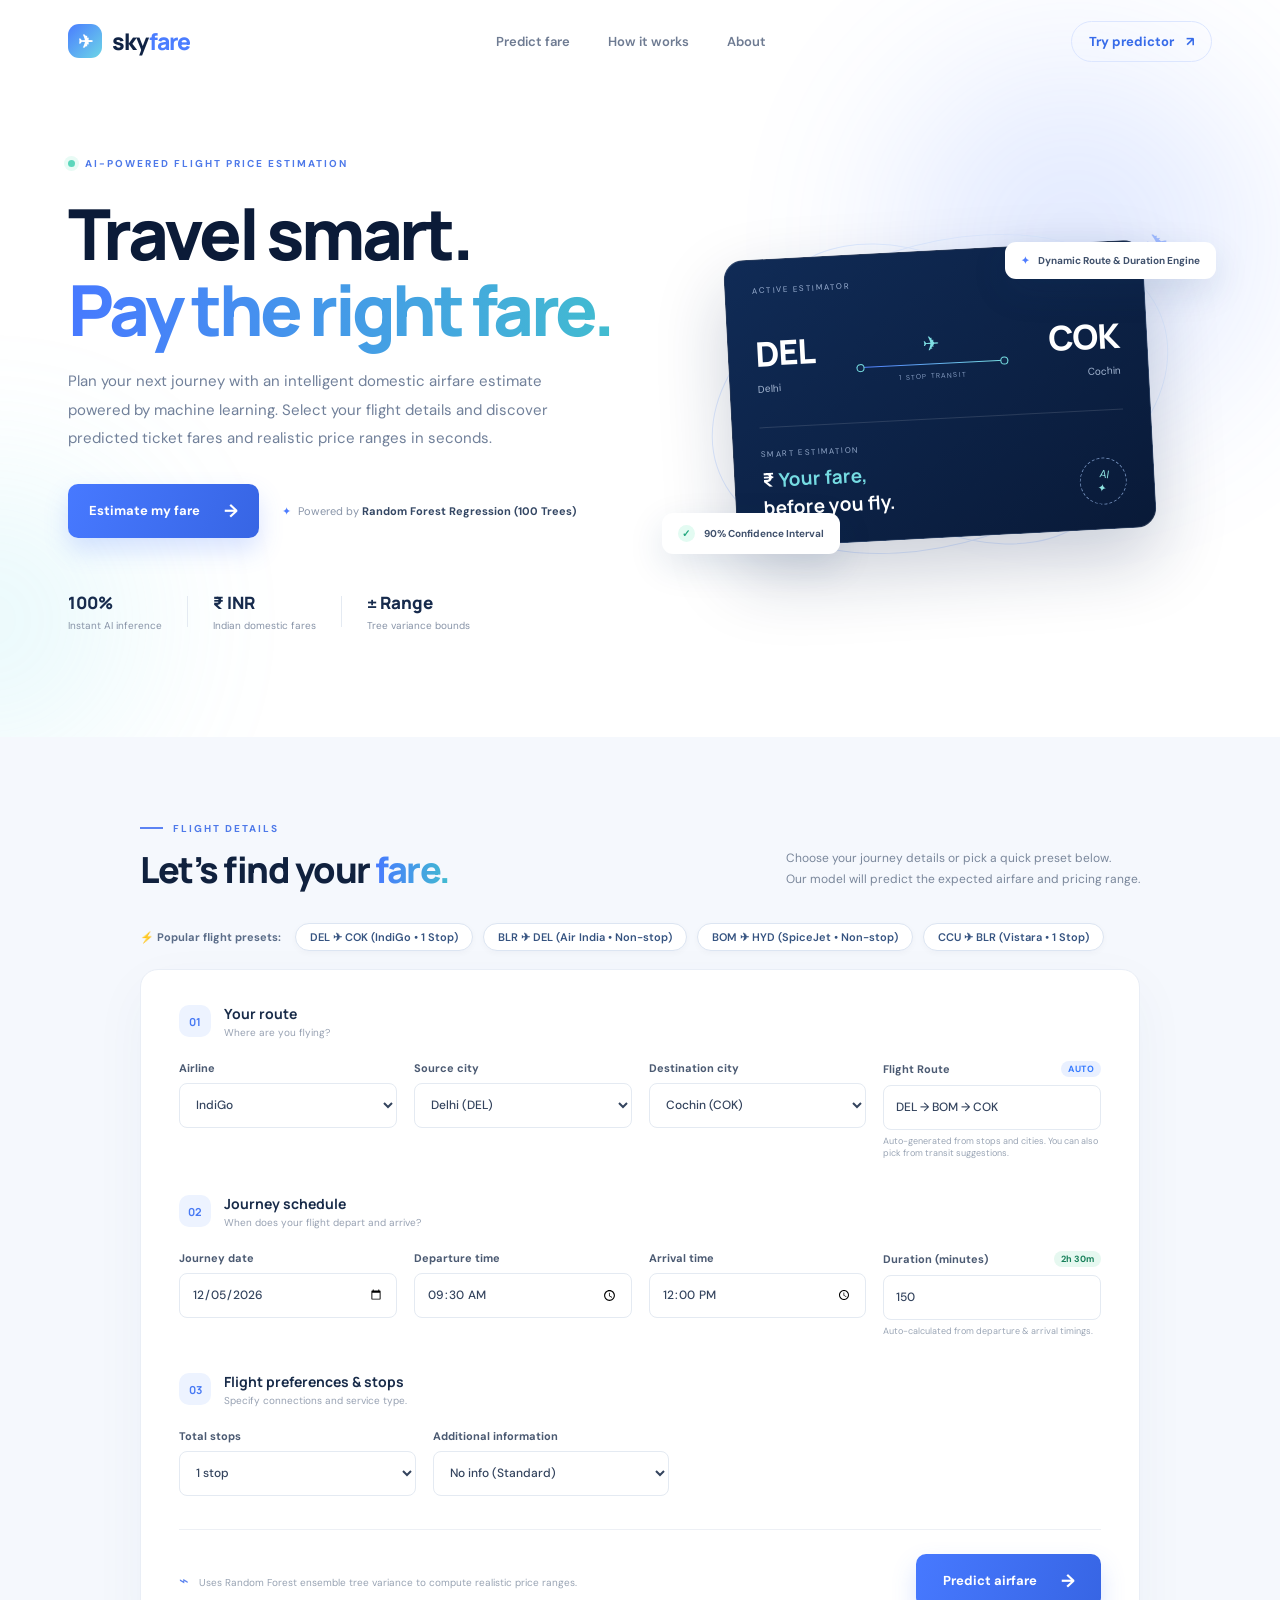
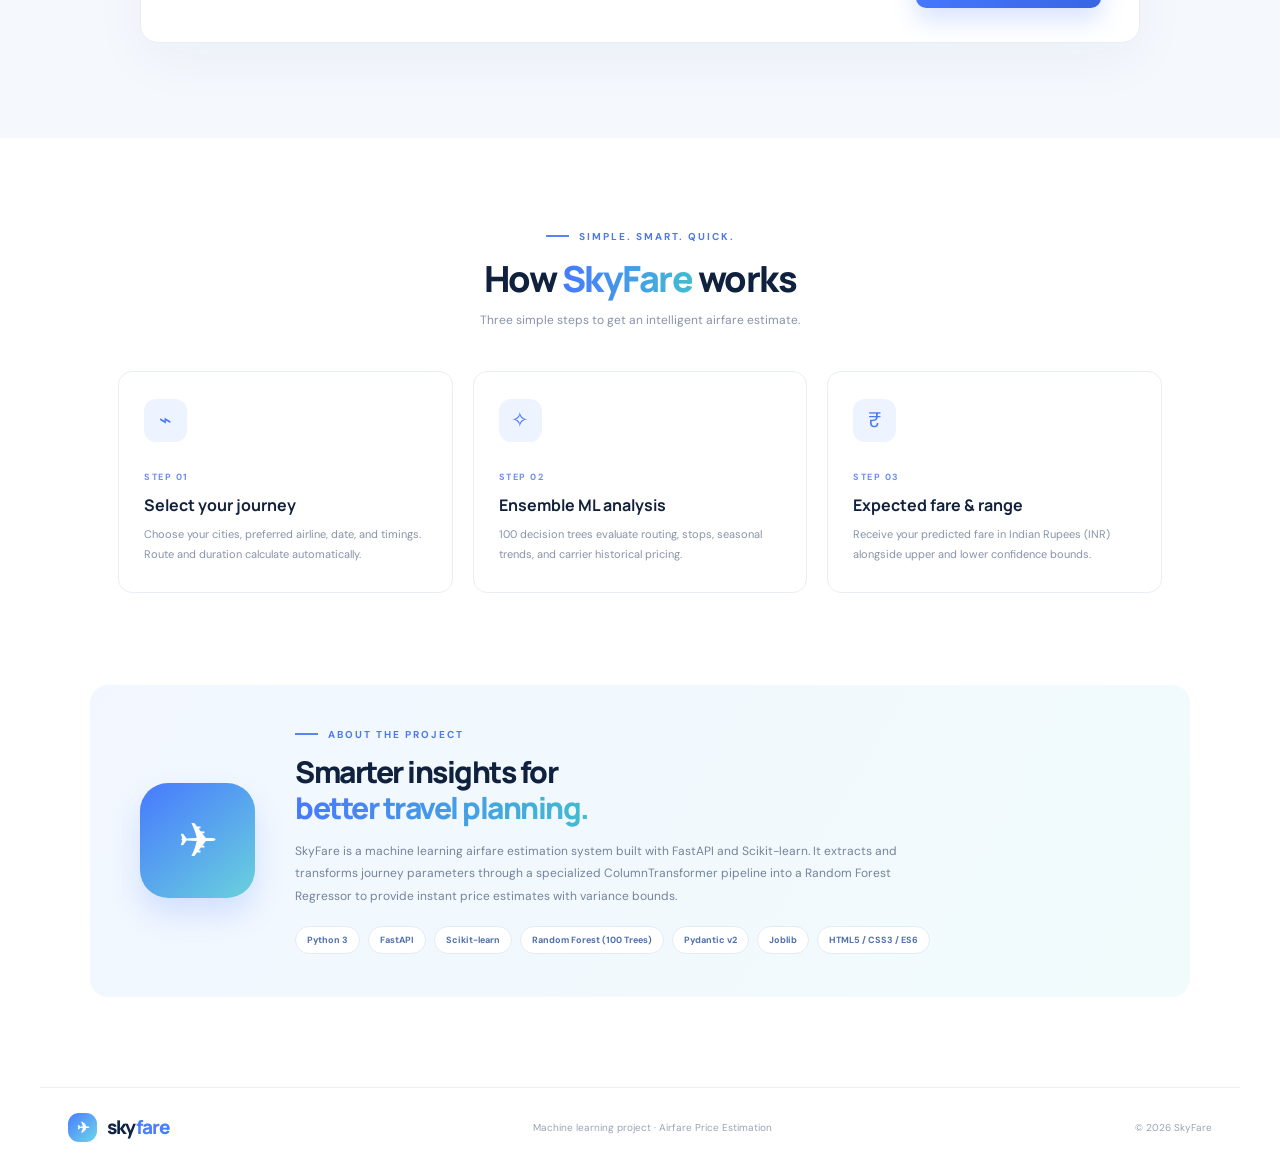
==== frontend/index.html @ 66aeced3 "Remove historical disclaimer line from prediction card" ====
<!DOCTYPE html>
<html lang="en">
<head>
  <meta charset="UTF-8" />
  <meta name="viewport" content="width=device-width, initial-scale=1.0" />
  <meta name="theme-color" content="#07152f" />
  <title>SkyFare — AI Airfare Predictor</title>
  <link rel="preconnect" href="https://fonts.googleapis.com">
  <link rel="preconnect" href="https://fonts.gstatic.com" crossorigin>
  <link href="https://fonts.googleapis.com/css2?family=DM+Sans:wght@400;500;600;700&family=Manrope:wght@400;500;600;700;800&display=swap" rel="stylesheet">
  <link rel="stylesheet" href="style.css" />
</head>
<body>
  <div class="ambient ambient-one"></div>
  <div class="ambient ambient-two"></div>

  <header class="topbar">
    <a class="brand" href="#">
      <span class="brand-icon">✈</span>
      <span>sky<span class="brand-accent">fare</span></span>
    </a>
    <nav>
      <a href="#predictor">Predict fare</a>
      <a href="#how-it-works">How it works</a>
      <a href="#about">About</a>
    </nav>
    <a class="top-cta" href="#predictor">Try predictor <span>↗</span></a>
  </header>

  <main>
    <section class="hero">
      <div class="hero-copy">
        <div class="eyebrow"><span class="live-dot"></span> AI-POWERED FLIGHT PRICE ESTIMATION</div>
        <h1>Travel smart.<br><span>Pay the right fare.</span></h1>
        <p class="hero-text">Plan your next journey with an intelligent domestic airfare estimate powered by machine learning. Select your flight details and discover predicted ticket fares and realistic price ranges in seconds.</p>
        <div class="hero-actions">
          <a class="primary-btn" href="#predictor">Estimate my fare <span>→</span></a>
          <div class="trust-note"><span class="trust-icon">✦</span><span>Powered by <b>Random Forest Regression (100 Trees)</b></span></div>
        </div>
        <div class="hero-stats">
          <div><strong>100%</strong><small>Instant AI inference</small></div>
          <i></i>
          <div><strong>₹ INR</strong><small>Indian domestic fares</small></div>
          <i></i>
          <div><strong>± Range</strong><small>Tree variance bounds</small></div>
        </div>
      </div>
      <div class="hero-visual">
        <div class="orbit orbit-a"></div><div class="orbit orbit-b"></div>
        <div class="flight-card">
          <div class="flight-card-top"><span>ACTIVE ESTIMATOR</span><span class="flight-status"><b></b> MODEL READY</span></div>
          <div class="route">
            <div><span class="airport-code" id="heroSrcCode">DEL</span><span class="airport-name" id="heroSrcName">Delhi</span></div>
            <div class="route-middle"><span>✈</span><div class="route-line"></div><small id="heroRouteText">DIRECT ROUTE</small></div>
            <div class="route-right"><span class="airport-code" id="heroDestCode">COK</span><span class="airport-name" id="heroDestName">Cochin</span></div>
          </div>
          <div class="flight-divider"></div>
          <div class="ticket-bottom">
            <div><small>SMART ESTIMATION</small><strong>₹ <span class="shine">Your fare,</span><br>before you fly.</strong></div>
            <div class="ticket-stamp">AI<br>✦</div>
          </div>
        </div>
        <div class="floating-chip chip-top"><span>✦</span> Dynamic Route & Duration Engine</div>
        <div class="floating-chip chip-bottom"><span class="chip-check">✓</span> 90% Confidence Interval</div>
        <div class="plane-decoration">✈</div>
      </div>
    </section>

    <section class="predict-section" id="predictor">
      <div class="section-heading">
        <div>
          <div class="eyebrow"><span class="eyebrow-line"></span> FLIGHT DETAILS</div>
          <h2>Let’s find your <span>fare.</span></h2>
        </div>
        <p>Choose your journey details or pick a quick preset below.<br>Our model will predict the expected airfare and pricing range.</p>
      </div>

      <!-- Quick Presets -->
      <div class="presets-container">
        <span class="presets-label">⚡ Popular flight presets:</span>
        <div class="presets-pills">
          <button type="button" class="preset-pill" data-preset="del_cok">DEL ✈ COK (IndiGo • 1 Stop)</button>
          <button type="button" class="preset-pill" data-preset="blr_del">BLR ✈ DEL (Air India • Non-stop)</button>
          <button type="button" class="preset-pill" data-preset="bom_hyd">BOM ✈ HYD (SpiceJet • Non-stop)</button>
          <button type="button" class="preset-pill" data-preset="ccu_blr">CCU ✈ BLR (Vistara • 1 Stop)</button>
        </div>
      </div>

      <form id="fareForm" class="predict-card">
        <!-- Section 1: Route -->
        <div class="form-section-title">
          <span class="step-number">01</span>
          <div><b>Your route</b><small>Where are you flying?</small></div>
        </div>
        <div class="form-grid">
          <label class="field">
            <span>Airline</span>
            <select id="Airline" required>
              <option value="">Select airline</option>
              <option value="IndiGo" selected>IndiGo</option>
              <option value="Air India">Air India</option>
              <option value="Jet Airways">Jet Airways</option>
              <option value="SpiceJet">SpiceJet</option>
              <option value="Vistara">Vistara</option>
              <option value="Air Asia">Air Asia</option>
              <option value="GoAir">GoAir</option>
              <option value="Multiple carriers">Multiple carriers</option>
              <option value="Jet Airways Business">Jet Airways Business</option>
              <option value="Trujet">Trujet</option>
              <option value="Multiple carriers Premium economy">Multiple carriers Premium economy</option>
              <option value="Vistara Premium economy">Vistara Premium economy</option>
            </select>
          </label>

          <label class="field">
            <span>Source city</span>
            <select id="Source" required>
              <option value="">Select source</option>
              <option value="Delhi" selected>Delhi (DEL)</option>
              <option value="Banglore">Bengaluru (BLR)</option>
              <option value="Mumbai">Mumbai (BOM)</option>
              <option value="Kolkata">Kolkata (CCU)</option>
              <option value="Chennai">Chennai (MAA)</option>
            </select>
          </label>

          <label class="field">
            <span>Destination city</span>
            <select id="Destination" required>
              <option value="">Select destination</option>
              <option value="Cochin" selected>Cochin (COK)</option>
              <option value="New Delhi">New Delhi (DEL)</option>
              <option value="Delhi">Delhi (DEL)</option>
              <option value="Hyderabad">Hyderabad (HYD)</option>
              <option value="Banglore">Bengaluru (BLR)</option>
              <option value="Kolkata">Kolkata (CCU)</option>
            </select>
          </label>

          <label class="field">
            <span class="field-title-row">
              <span>Flight Route</span>
              <span id="routeAutoBadge" class="auto-tag">Auto</span>
            </span>
            <input id="Route" type="text" list="routeSuggestions" placeholder="e.g. DEL → BOM → COK" required />
            <datalist id="routeSuggestions"></datalist>
            <small class="field-hint" id="routeHint">Auto-generated from stops and cities. You can also pick from transit suggestions.</small>
          </label>
        </div>

        <!-- Section 2: Journey Schedule -->
        <div class="form-section-title section-spaced">
          <span class="step-number">02</span>
          <div><b>Journey schedule</b><small>When does your flight depart and arrive?</small></div>
        </div>
        <div class="form-grid">
          <label class="field">
            <span>Journey date</span>
            <input id="Journey_Date" type="date" required />
          </label>

          <label class="field">
            <span>Departure time</span>
            <input id="Dep_Time" type="time" value="09:30" required />
          </label>

          <label class="field">
            <span>Arrival time</span>
            <input id="Arrival_Time" type="time" value="12:00" required />
          </label>

          <label class="field">
            <span class="field-title-row">
              <span>Duration (minutes)</span>
              <span id="durationBadge" class="duration-badge">2h 30m</span>
              <span id="nextDayBadge" class="next-day-badge" style="display:none;">+1 Day</span>
            </span>
            <input id="Duration" type="number" min="1" max="2500" value="150" placeholder="e.g. 150" required />
            <small class="field-hint">Auto-calculated from departure & arrival timings.</small>
          </label>
        </div>

        <!-- Section 3: Preferences -->
        <div class="form-section-title section-spaced">
          <span class="step-number">03</span>
          <div><b>Flight preferences & stops</b><small>Specify connections and service type.</small></div>
        </div>
        <div class="form-grid form-grid-last">
          <label class="field">
            <span>Total stops</span>
            <select id="Total_Stops" required>
              <option value="0">Non-stop (Direct)</option>
              <option value="1" selected>1 stop</option>
              <option value="2">2 stops</option>
              <option value="3">3 stops</option>
              <option value="4">4 stops</option>
            </select>
          </label>

          <label class="field">
            <span>Additional information</span>
            <select id="Additional_Info">
              <option value="No info" selected>No info (Standard)</option>
              <option value="In-flight meal not included">In-flight meal not included</option>
              <option value="No check-in baggage included">No check-in baggage included</option>
              <option value="1 Short layover">1 Short layover</option>
              <option value="1 Long layover">1 Long layover</option>
              <option value="Business class">Business class</option>
              <option value="Change airports">Change airports</option>
            </select>
          </label>
        </div>

        <div class="form-footer">
          <div class="secure-note">
            <span>⌁</span> Uses Random Forest ensemble tree variance to compute realistic price ranges.
          </div>
          <button class="primary-btn submit-btn" type="submit" id="predictBtn">
            Predict airfare <span>→</span>
          </button>
        </div>
        <div id="errorMessage" class="message error-message" role="alert"></div>
      </form>

      <!-- Prediction Result Display -->
      <div id="resultCard" class="result-card" aria-live="polite">
        <div class="result-icon">✦</div>
        <div class="result-content">
          <div class="result-top-bar">
            <span class="result-label">YOUR ESTIMATED AIRFARE</span>
            <span id="confidencePill" class="confidence-pill">High confidence</span>
          </div>
          <div class="result-price" id="predictedFare">₹0.00</div>
          
          <div class="result-range-box" id="rangeBox">
            <span class="range-label">Realistic Fare Range:</span>
            <strong id="fareRangeText">₹0 – ₹0</strong>
            <small>(Based on 10th to 90th percentile tree ensemble estimates)</small>
          </div>

          <div class="result-chips" id="resultChips">
            <!-- Dynamically populated tags -->
          </div>
        </div>
        <button type="button" id="resetBtn" class="reset-btn">Estimate another flight ↗</button>
      </div>
    </section>

    <section class="how-section" id="how-it-works">
      <div class="center-heading">
        <div class="eyebrow"><span class="eyebrow-line"></span> SIMPLE. SMART. QUICK.</div>
        <h2>How <span>SkyFare</span> works</h2>
        <p>Three simple steps to get an intelligent airfare estimate.</p>
      </div>
      <div class="steps">
        <article class="step-card">
          <div class="step-icon">⌁</div>
          <span class="step-count">STEP 01</span>
          <h3>Select your journey</h3>
          <p>Choose your cities, preferred airline, date, and timings. Route and duration calculate automatically.</p>
        </article>
        <article class="step-card">
          <div class="step-icon">✧</div>
          <span class="step-count">STEP 02</span>
          <h3>Ensemble ML analysis</h3>
          <p>100 decision trees evaluate routing, stops, seasonal trends, and carrier historical pricing.</p>
        </article>
        <article class="step-card">
          <div class="step-icon">₹</div>
          <span class="step-count">STEP 03</span>
          <h3>Expected fare & range</h3>
          <p>Receive your predicted fare in Indian Rupees (INR) alongside upper and lower confidence bounds.</p>
        </article>
      </div>
    </section>

    <section class="about-section" id="about">
      <div class="about-mark">✈</div>
      <div>
        <div class="eyebrow"><span class="eyebrow-line"></span> ABOUT THE PROJECT</div>
        <h2>Smarter insights for<br><span>better travel planning.</span></h2>
        <p>SkyFare is a machine learning airfare estimation system built with FastAPI and Scikit-learn. It extracts and transforms journey parameters through a specialized ColumnTransformer pipeline into a Random Forest Regressor to provide instant price estimates with variance bounds.</p>
        <div class="tech-pills">
          <span>Python 3</span>
          <span>FastAPI</span>
          <span>Scikit-learn</span>
          <span>Random Forest (100 Trees)</span>
          <span>Pydantic v2</span>
          <span>Joblib</span>
          <span>HTML5 / CSS3 / ES6</span>
        </div>
      </div>
    </section>
  </main>

  <footer>
    <a class="brand" href="#">
      <span class="brand-icon">✈</span>
      <span>sky<span class="brand-accent">fare</span></span>
    </a>
    <span>Machine learning project · Airfare Price Estimation</span>
    <span>© 2026 SkyFare</span>
  </footer>

  <script src="script.js"></script>
</body>
</html>
---- frontend/style.css ----
*{box-sizing:border-box;margin:0;padding:0}
:root{--navy:#07152f;--navy2:#0c2144;--blue:#4779ff;--cyan:#71d9e8;--ink:#12213c;--muted:#71809a;--line:#e8edf5;--pale:#f5f8fd}
html{scroll-behavior:smooth}body{font-family:"DM Sans",sans-serif;color:var(--ink);background:#fff;overflow-x:hidden}
a{text-decoration:none;color:inherit}.ambient{position:absolute;border-radius:50%;filter:blur(90px);opacity:.16;pointer-events:none}.ambient-one{width:360px;height:360px;background:#4e7dff;top:60px;right:2%}.ambient-two{width:280px;height:280px;background:#65d7e8;top:480px;left:-150px}
.topbar{height:82px;max-width:1200px;margin:auto;padding:0 28px;display:flex;align-items:center;justify-content:space-between;position:relative;z-index:2}.brand{display:flex;align-items:center;gap:10px;font:800 23px Manrope,sans-serif;letter-spacing:-1px;color:#102344}.brand-icon{display:grid;place-items:center;width:34px;height:34px;border-radius:11px;background:linear-gradient(135deg,#4a7dff,#6dd6e7);color:white;font-size:18px}.brand-accent{color:#4b7dff}.topbar nav{display:flex;gap:38px;color:#6e7b92;font-size:13px;font-weight:600}.topbar nav a:hover{color:#4779ff}.top-cta{font-size:13px;font-weight:700;color:#376be9;border:1px solid #dce6ff;border-radius:30px;padding:11px 17px}.top-cta span{margin-left:9px}
.hero{max-width:1200px;margin:0 auto;padding:75px 28px 105px;display:grid;grid-template-columns:1.02fr .98fr;align-items:center;gap:35px;position:relative;z-index:1}.eyebrow{font-size:10px;letter-spacing:2px;color:#4e79e9;font-weight:700;display:flex;align-items:center;gap:10px}.live-dot{width:7px;height:7px;background:#5bd6bb;border-radius:50%;box-shadow:0 0 0 4px #e8fbf5}.hero h1{font:800 clamp(48px,5.5vw,72px)/1.08 Manrope,sans-serif;letter-spacing:-3.7px;color:#0b1b38;margin:25px 0 20px}.hero h1 span,.section-heading h2 span,.center-heading h2 span,.about-section h2 span{background:linear-gradient(90deg,#4779ff,#42bcd0);-webkit-background-clip:text;background-clip:text;color:transparent}.hero-text{max-width:510px;color:#71809a;font-size:15px;line-height:1.9}.hero-actions{display:flex;align-items:center;gap:23px;margin-top:31px;flex-wrap:wrap}.primary-btn{border:0;display:inline-flex;align-items:center;justify-content:center;gap:24px;padding:15px 21px;border-radius:10px;background:linear-gradient(110deg,#4779ff,#3765e4);color:white;font:700 13px "DM Sans";box-shadow:0 12px 25px #4779ff35;cursor:pointer;transition:.2s}.primary-btn:hover{transform:translateY(-2px);box-shadow:0 16px 30px #4779ff50}.primary-btn span{font-size:18px}.trust-note{font-size:11px;color:#8995a9}.trust-note b{color:#344764}.trust-icon{color:#4d7cff;margin-right:7px}.hero-stats{display:flex;align-items:center;gap:25px;margin-top:53px}.hero-stats div{display:flex;flex-direction:column;gap:5px}.hero-stats strong{font:800 17px Manrope;color:#172b4d}.hero-stats small{font-size:10px;color:#8793a7}.hero-stats i{height:31px;width:1px;background:#e4eaf2}
.hero-visual{height:400px;display:grid;place-items:center;position:relative}.orbit{position:absolute;border:1px solid #dfeaff;border-radius:50%;transform:rotate(-18deg)}.orbit-a{width:470px;height:300px}.orbit-b{width:390px;height:250px;transform:rotate(34deg)}.flight-card{position:relative;z-index:1;width:min(100%,420px);padding:25px 27px 24px;background:linear-gradient(145deg,#102b56,#091a38);border:1px solid #ffffff22;border-radius:20px;box-shadow:0 30px 70px #10264c38;color:white;transform:rotate(-3deg)}.flight-card-top{display:flex;justify-content:space-between;align-items:center;font-size:8px;letter-spacing:1.5px;color:#9cb1d3}.flight-status{color:#8ce5d0;font-size:7px;letter-spacing:1px}.flight-status b{display:inline-block;width:5px;height:5px;background:#69dbb8;border-radius:50%;margin-right:5px}.route{display:flex;align-items:center;justify-content:space-between;margin:35px 0 30px}.airport-code{display:block;font:800 34px Manrope;letter-spacing:-1px}.airport-name{font-size:10px;color:#a6b8d3}.route-middle{width:42%;display:flex;flex-direction:column;align-items:center;gap:7px;color:#7fe0e5}.route-middle>span{font-size:20px}.route-line{height:1px;width:100%;background:linear-gradient(90deg,#4d79ff,#79e1e0);position:relative}.route-line:before,.route-line:after{content:"";position:absolute;top:-3px;width:6px;height:6px;border:1px solid #77dfe1;border-radius:50%;background:#10264b}.route-line:before{left:0}.route-line:after{right:0}.route-middle small{font-size:7px;letter-spacing:1.2px;color:#8198bd}.route-right{text-align:right}.flight-divider{height:1px;background:#ffffff20}.ticket-bottom{display:flex;justify-content:space-between;align-items:end;padding-top:21px}.ticket-bottom small{display:block;color:#93a8c9;font-size:8px;letter-spacing:1.4px;margin-bottom:8px}.ticket-bottom strong{font:700 19px/1.45 Manrope}.shine{color:#75dbe2}.ticket-stamp{width:47px;height:47px;border:1px dashed #6e8ab6;border-radius:50%;display:grid;place-content:center;text-align:center;color:#8fe3e1;font-size:11px;line-height:1.2;transform:rotate(12deg)}.floating-chip{position:absolute;z-index:2;padding:12px 16px;border-radius:11px;background:white;box-shadow:0 12px 35px #1b3d7020;font-size:10px;font-weight:700;color:#40516c}.chip-top{top:48px;right:-4px}.chip-top span{color:#4e7cff;margin-right:7px}.chip-bottom{bottom:40px;left:-7px}.chip-check{display:inline-grid;place-items:center;width:17px;height:17px;background:#e3fbf2;color:#22a77e;border-radius:50%;margin-right:7px}.plane-decoration{position:absolute;right:8%;top:8%;font-size:27px;color:#7ba1ff;transform:rotate(-12deg);opacity:.65}
.predict-section{background:var(--pale);padding:85px 24px 95px;position:relative}.section-heading{max-width:1000px;margin:0 auto 32px;display:flex;justify-content:space-between;align-items:end}.section-heading h2,.center-heading h2,.about-section h2{font:800 36px/1.2 Manrope;letter-spacing:-1.5px;margin-top:13px;color:#10213e}.section-heading p{font-size:12px;line-height:1.8;color:#7a879b}.eyebrow-line{width:23px;height:2px;background:#5c83f3}.predict-card{max-width:1000px;margin:auto;background:#fff;border:1px solid #e9eef6;border-radius:18px;padding:34px 38px;box-shadow:0 18px 55px #1b3d700b}.form-section-title{display:flex;align-items:center;gap:13px;margin-bottom:22px}.step-number{width:32px;height:32px;border-radius:10px;display:grid;place-items:center;background:#edf3ff;color:#4779f4;font:700 11px Manrope}.form-section-title b{display:block;font:700 14px Manrope;color:#182b49}.form-section-title small{display:block;color:#97a1b2;font-size:10px;margin-top:3px}.section-spaced{margin-top:35px}.form-grid{display:grid;grid-template-columns:repeat(4,1fr);gap:17px}.field{display:flex;flex-direction:column;gap:8px;font-size:11px;font-weight:700;color:#4b5a72}.field input,.field select{width:100%;height:45px;border:1px solid #e4eaf2;border-radius:8px;padding:0 12px;background:#fff;color:#34445e;font:500 12px "DM Sans";outline:none;transition:.2s}.field input:focus,.field select:focus{border-color:#6d91ff;box-shadow:0 0 0 3px #4779ff15}.field input::placeholder{color:#b0bac9}.field-hint{font-size:9px;color:#9aa5b5;font-weight:400;margin-top:-3px}.form-grid-last{grid-template-columns:repeat(2,minmax(0,1fr));max-width:490px}.form-footer{margin-top:33px;padding-top:24px;border-top:1px solid #edf0f5;display:flex;justify-content:space-between;align-items:center;gap:20px}.secure-note{font-size:10px;color:#98a3b3}.secure-note span{font-size:16px;color:#5b83ef;margin-right:7px}.submit-btn{min-width:185px}.message{display:none;margin-top:18px;padding:12px 14px;border-radius:8px;font-size:12px}.error-message{background:#fff0f0;color:#b43e4b}.result-card{display:none;max-width:1000px;margin:20px auto 0;padding:24px 30px;background:#0d2850;border-radius:15px;color:white;align-items:center;gap:18px;box-shadow:0 15px 35px #102b5625}.result-card.show{display:flex;animation:rise .4s ease}.result-icon{width:46px;height:46px;border-radius:14px;display:grid;place-items:center;background:#ffffff17;color:#7de0df;font-size:22px}.result-label{font-size:9px;letter-spacing:1.7px;color:#a9bddb}.result-price{font:800 34px Manrope;margin:4px 0}.result-card p{font-size:10px;color:#a9bddb}.reset-btn{margin-left:auto;border:1px solid #ffffff42;background:transparent;color:white;border-radius:8px;padding:11px 14px;font:600 10px "DM Sans";cursor:pointer}
.how-section{max-width:1100px;margin:auto;padding:92px 28px}.center-heading{text-align:center}.center-heading .eyebrow{justify-content:center}.center-heading h2{margin-top:14px}.center-heading>p{font-size:12px;color:#8793a7;margin-top:12px}.steps{display:grid;grid-template-columns:repeat(3,1fr);gap:20px;margin-top:43px}.step-card{padding:27px 25px;border:1px solid #e9eef5;border-radius:14px;background:#fff;transition:.2s}.step-card:hover{transform:translateY(-5px);box-shadow:0 18px 40px #1c3d7010}.step-icon{width:43px;height:43px;display:grid;place-items:center;border-radius:12px;background:#edf3ff;color:#4779f4;font-size:21px;margin-bottom:22px}.step-count{font-size:9px;letter-spacing:1.5px;color:#6b8df1;font-weight:700}.step-card h3{font:700 16px Manrope;margin:9px 0}.step-card p{font-size:11px;line-height:1.8;color:#8793a7}
.about-section{max-width:1100px;margin:0 auto 90px;padding:43px 50px;background:linear-gradient(120deg,#f2f7ff,#f1fbfc);border-radius:18px;display:flex;gap:40px;align-items:center}.about-mark{flex:0 0 115px;height:115px;border-radius:28px;background:linear-gradient(140deg,#4779ff,#69d2dc);display:grid;place-items:center;color:white;font-size:48px;box-shadow:0 16px 30px #4779ff30}.about-section h2{font-size:30px}.about-section p{max-width:650px;font-size:12px;line-height:1.9;color:#74839a;margin:14px 0 18px}.tech-pills{display:flex;gap:8px;flex-wrap:wrap}.tech-pills span{font-size:9px;font-weight:700;color:#4f6fae;background:#fff;border:1px solid #e3ebf8;border-radius:20px;padding:7px 11px}
footer{max-width:1200px;margin:auto;padding:25px 28px 32px;display:flex;align-items:center;justify-content:space-between;border-top:1px solid #edf0f5}footer .brand{font-size:19px}footer .brand-icon{width:29px;height:29px;font-size:15px}footer>span{font-size:10px;color:#9aa4b3}
@keyframes rise{from{opacity:0;transform:translateY(12px)}to{opacity:1;transform:translateY(0)}}
@media(max-width:850px){.hero{grid-template-columns:1fr;padding-top:55px;gap:5px}.hero-visual{height:360px}.hero-copy{max-width:650px}.form-grid{grid-template-columns:repeat(2,1fr)}.section-heading{align-items:start;gap:20px}.about-section{margin-left:24px;margin-right:24px}}
@media(max-width:600px){.topbar{height:70px;padding:0 19px}.topbar nav{display:none}.top-cta{font-size:11px;padding:9px 12px}.hero{padding:48px 21px 70px}.hero h1{font-size:49px;letter-spacing:-2.7px}.hero-text{font-size:13px}.hero-stats{gap:14px;margin-top:38px}.hero-stats small{font-size:8px}.hero-visual{height:320px;margin-top:5px}.flight-card{padding:21px;width:94%}.airport-code{font-size:29px}.chip-top{right:0;top:17px}.chip-bottom{left:0;bottom:16px}.orbit-a{width:340px;height:250px}.orbit-b{width:300px;height:210px}.predict-section{padding:65px 15px}.section-heading{display:block;padding:0 7px}.section-heading h2,.center-heading h2{font-size:30px}.section-heading p{margin-top:12px}.predict-card{padding:25px 19px}.form-grid,.form-grid-last{grid-template-columns:1fr;max-width:none;gap:14px}.section-spaced{margin-top:29px}.form-footer{align-items:stretch;flex-direction:column}.submit-btn{width:100%}.result-card{align-items:flex-start;flex-wrap:wrap;padding:20px}.result-price{font-size:29px}.reset-btn{margin:5px 0 0 64px}.how-section{padding:68px 20px}.steps{grid-template-columns:1fr;gap:12px;margin-top:30px}.step-card{padding:22px}.about-section{margin:0 15px 60px;padding:28px 23px;display:block}.about-mark{width:75px;height:75px;font-size:33px;margin-bottom:25px;border-radius:20px}.about-section h2{font-size:27px}footer{padding:22px 20px;gap:12px;flex-wrap:wrap}footer>span:nth-child(2){order:3;width:100%}}

.spinner{display:inline-block;width:13px;height:13px;border:2px solid #ffffff70;border-top-color:#fff;border-radius:50%;animation:spin .7s linear infinite}@keyframes spin{to{transform:rotate(360deg)}}

/* ========================================================
   SkyFare 2.0 Upgraded Styles: Presets, Badges, Ranges
   ======================================================== */
.presets-container{max-width:1000px;margin:0 auto 18px;display:flex;align-items:center;gap:14px;flex-wrap:wrap}
.presets-label{font-size:11px;font-weight:700;color:#5a6c88}
.presets-pills{display:flex;gap:10px;flex-wrap:wrap}
.preset-pill{border:1px solid #dce5f2;background:#fff;border-radius:20px;padding:6px 14px;font:600 11px 'DM Sans',sans-serif;color:#355380;cursor:pointer;transition:all .2s ease;box-shadow:0 2px 6px #10264c08}
.preset-pill:hover{border-color:#4779ff;color:#4779ff;transform:translateY(-1px);box-shadow:0 4px 12px #4779ff20}
.preset-pill:active{transform:translateY(0)}

.field-title-row{display:flex;justify-content:space-between;align-items:center;width:100%}
.auto-tag{font-size:9px;font-weight:700;color:#357aff;background:#e9f0ff;padding:2px 7px;border-radius:10px;text-transform:uppercase;letter-spacing:.5px}
.duration-badge{font-size:9px;font-weight:700;color:#18805a;background:#e6f8f0;padding:2px 7px;border-radius:10px}
.next-day-badge{font-size:9px;font-weight:700;color:#c05621;background:#feebc8;padding:2px 7px;border-radius:10px}

.result-content{flex:1;display:flex;flex-direction:column;gap:6px}
.result-top-bar{display:flex;align-items:center;gap:12px;flex-wrap:wrap}
.confidence-pill{font-size:9px;font-weight:700;color:#49e3be;background:#ffffff15;border:1px solid #49e3be40;padding:3px 9px;border-radius:12px;text-transform:uppercase;letter-spacing:.8px}

.result-range-box{margin:8px 0;padding:10px 14px;background:#ffffff0d;border:1px solid #ffffff1a;border-radius:10px;display:flex;align-items:baseline;gap:8px;flex-wrap:wrap}
.range-label{font-size:11px;color:#9cb5d8}
.result-range-box strong{font:700 16px Manrope,sans-serif;color:#7fe0e5}
.result-range-box small{font-size:9px;color:#859bb8}

.result-chips{display:flex;gap:8px;margin-top:4px;flex-wrap:wrap}
.result-chip{font-size:10px;font-weight:600;color:#cfe2ff;background:#ffffff12;padding:4px 10px;border-radius:6px;border:1px solid #ffffff18}
.result-disclaimer{font-size:9px;color:#89a2c3;margin-top:6px}
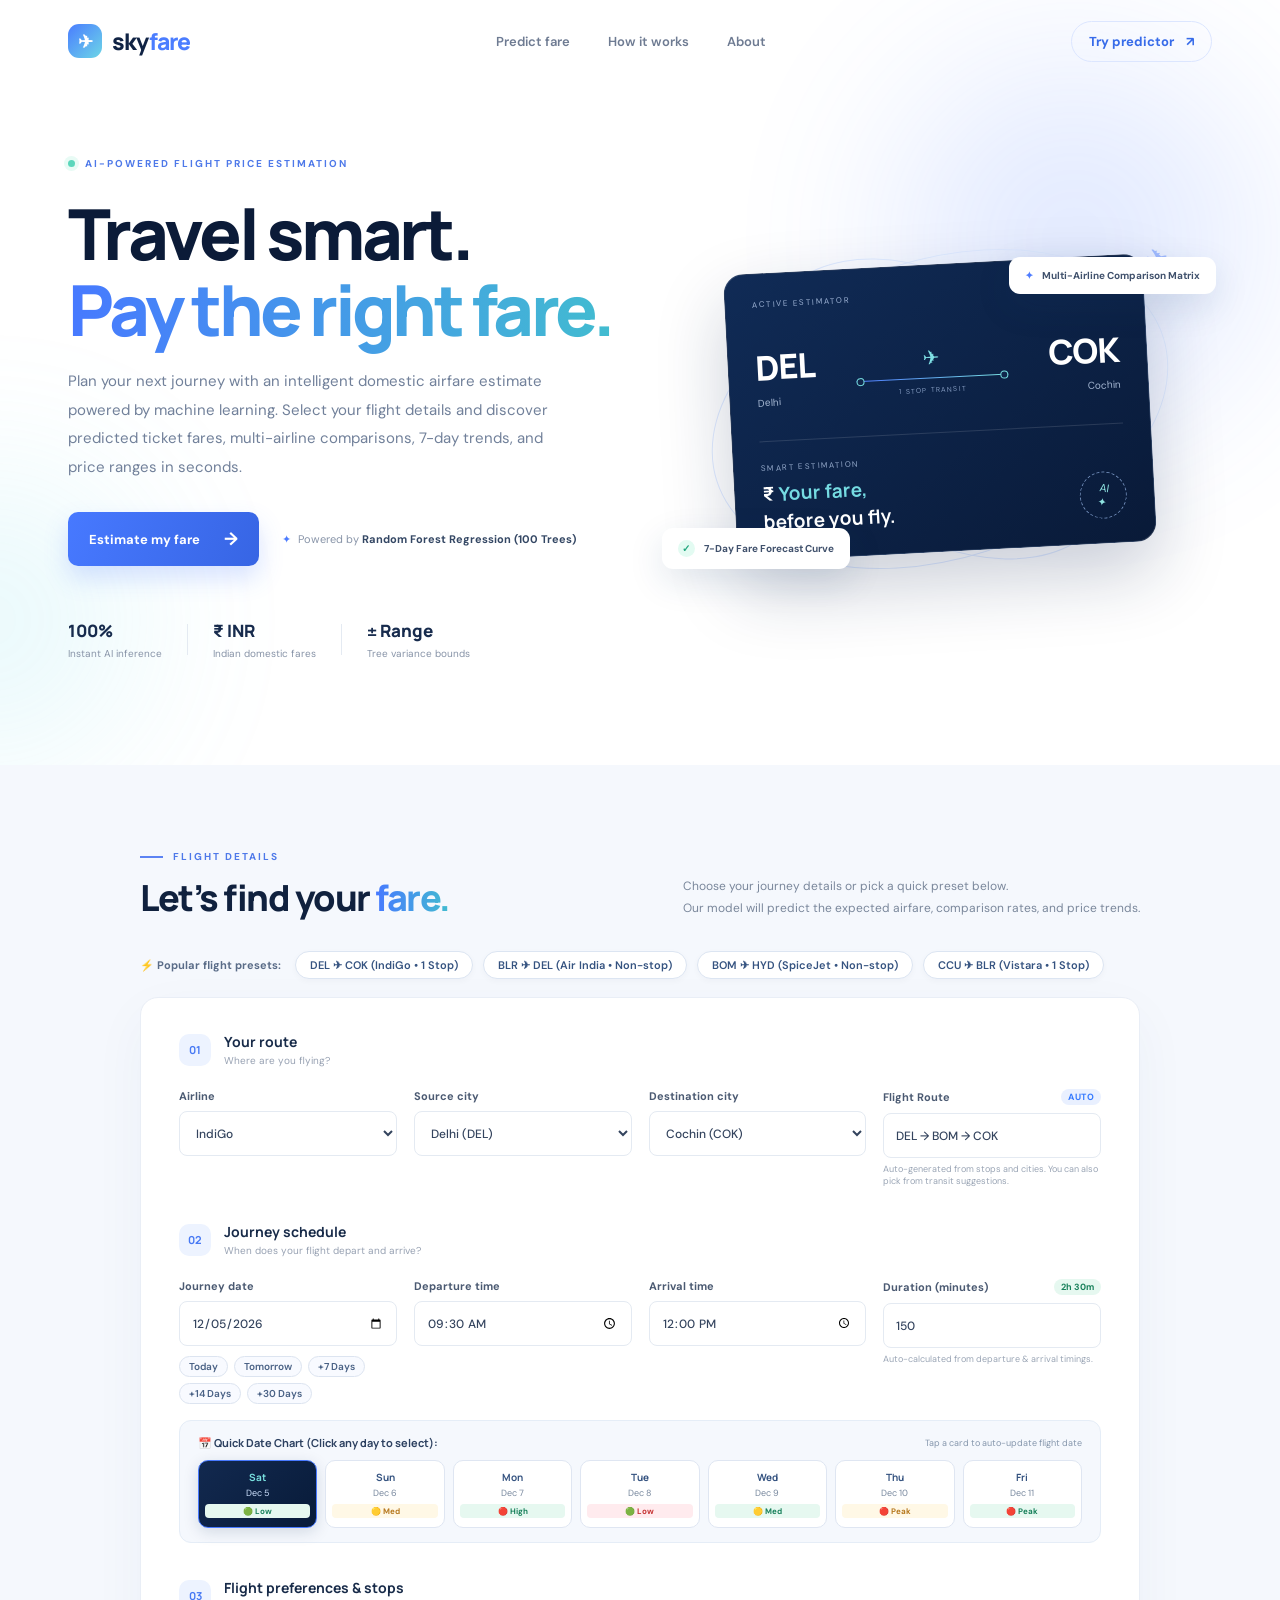
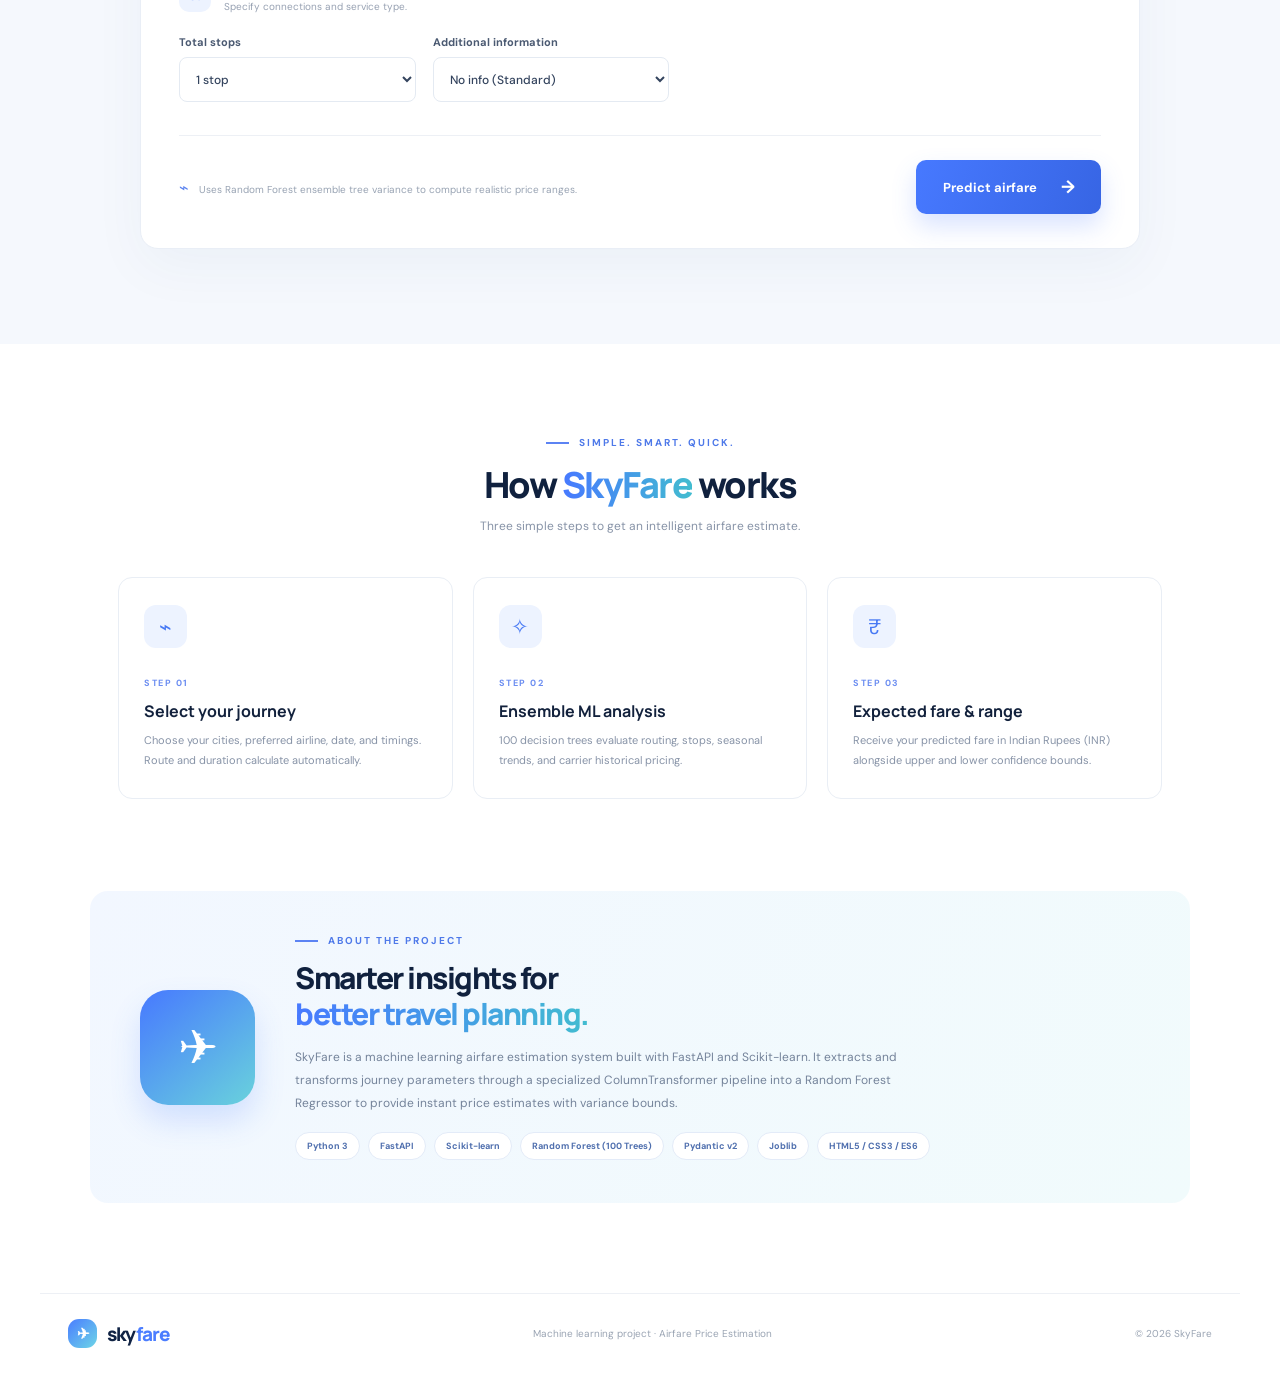
==== commit 8c9df372: "Add major ML features: Multi-airline comparison matrix, 7-day trend chart, Buy-vs-Wait advisory, XAI" ====
--- a/frontend/index.html
+++ b/frontend/index.html
@@ -32,7 +32,7 @@
       <div class="hero-copy">
         <div class="eyebrow"><span class="live-dot"></span> AI-POWERED FLIGHT PRICE ESTIMATION</div>
         <h1>Travel smart.<br><span>Pay the right fare.</span></h1>
-        <p class="hero-text">Plan your next journey with an intelligent domestic airfare estimate powered by machine learning. Select your flight details and discover predicted ticket fares and realistic price ranges in seconds.</p>
+        <p class="hero-text">Plan your next journey with an intelligent domestic airfare estimate powered by machine learning. Select your flight details and discover predicted ticket fares, multi-airline comparisons, 7-day trends, and price ranges in seconds.</p>
         <div class="hero-actions">
           <a class="primary-btn" href="#predictor">Estimate my fare <span>→</span></a>
           <div class="trust-note"><span class="trust-icon">✦</span><span>Powered by <b>Random Forest Regression (100 Trees)</b></span></div>
@@ -60,8 +60,8 @@
             <div class="ticket-stamp">AI<br>✦</div>
           </div>
         </div>
-        <div class="floating-chip chip-top"><span>✦</span> Dynamic Route & Duration Engine</div>
-        <div class="floating-chip chip-bottom"><span class="chip-check">✓</span> 90% Confidence Interval</div>
+        <div class="floating-chip chip-top"><span>✦</span> Multi-Airline Comparison Matrix</div>
+        <div class="floating-chip chip-bottom"><span class="chip-check">✓</span> 7-Day Fare Forecast Curve</div>
         <div class="plane-decoration">✈</div>
       </div>
     </section>
@@ -72,7 +72,7 @@
           <div class="eyebrow"><span class="eyebrow-line"></span> FLIGHT DETAILS</div>
           <h2>Let’s find your <span>fare.</span></h2>
         </div>
-        <p>Choose your journey details or pick a quick preset below.<br>Our model will predict the expected airfare and pricing range.</p>
+        <p>Choose your journey details or pick a quick preset below.<br>Our model will predict the expected airfare, comparison rates, and price trends.</p>
       </div>
 
       <!-- Quick Presets -->
@@ -154,10 +154,19 @@
           <div><b>Journey schedule</b><small>When does your flight depart and arrive?</small></div>
         </div>
         <div class="form-grid">
-          <label class="field">
-            <span>Journey date</span>
-            <input id="Journey_Date" type="date" required />
-          </label>
+          <div class="field field-date-group">
+            <label class="field">
+              <span>Journey date</span>
+              <input id="Journey_Date" type="date" required />
+            </label>
+            <div class="quick-dates-pills">
+              <button type="button" class="date-chip" data-days="0">Today</button>
+              <button type="button" class="date-chip" data-days="1">Tomorrow</button>
+              <button type="button" class="date-chip" data-days="7">+7 Days</button>
+              <button type="button" class="date-chip" data-days="14">+14 Days</button>
+              <button type="button" class="date-chip" data-days="30">+30 Days</button>
+            </div>
+          </div>
 
           <label class="field">
             <span>Departure time</span>
@@ -178,6 +187,17 @@
             <input id="Duration" type="number" min="1" max="2500" value="150" placeholder="e.g. 150" required />
             <small class="field-hint">Auto-calculated from departure & arrival timings.</small>
           </label>
+        </div>
+
+        <!-- Interactive 7-Day Date Calendar Strip -->
+        <div class="date-strip-container">
+          <div class="date-strip-header">
+            <span class="date-strip-title">📅 Quick Date Chart (Click any day to select):</span>
+            <span class="date-strip-hint">Tap a card to auto-update flight date</span>
+          </div>
+          <div class="date-cards-strip" id="dateCardsStrip">
+            <!-- Dynamically populated with 7 interactive day cards -->
+          </div>
         </div>
 
         <!-- Section 3: Preferences -->
@@ -240,6 +260,57 @@
 
           <div class="result-chips" id="resultChips">
             <!-- Dynamically populated tags -->
+          </div>
+
+          <!-- Feature 1: Buy Now vs. Wait Advisory -->
+          <div class="advisory-card" id="advisoryCard">
+            <div class="advisory-badge" id="advisoryBadge">BUY NOW</div>
+            <div class="advisory-text">
+              <b id="advisoryHeadline">Optimal Booking Window</b>
+              <p id="advisoryMessage">Seats in lower booking classes are selling out.</p>
+            </div>
+          </div>
+
+          <!-- Feature 2: 7-Day Fare Trend Chart -->
+          <div class="trend-section" id="trendSection">
+            <div class="trend-header">
+              <span class="trend-title">📅 7-Day Fare Forecast Curve</span>
+              <small class="trend-subtitle">Click any day to switch date</small>
+            </div>
+            <div class="trend-bars" id="trendBars">
+              <!-- Rendered dynamically -->
+            </div>
+          </div>
+
+          <!-- Feature 3: Multi-Airline Comparison Matrix -->
+          <div class="airline-comp-section" id="airlineCompSection">
+            <div class="comp-header">
+              <span class="comp-title">✈️ Live Multi-Airline Fare Comparison</span>
+              <small class="comp-subtitle">Compare rates for this route & schedule</small>
+            </div>
+            <div class="airline-grid" id="airlineGrid">
+              <!-- Rendered dynamically -->
+            </div>
+          </div>
+
+          <!-- Feature 4: Explainable AI (XAI) Cost Breakdown -->
+          <div class="xai-section" id="xaiSection">
+            <div class="xai-header">
+              <span class="xai-title">🧠 Explainable AI (XAI) — Price Drivers</span>
+              <small class="xai-subtitle">Estimated factor contributions</small>
+            </div>
+            <div class="xai-list" id="xaiList">
+              <!-- Rendered dynamically -->
+            </div>
+          </div>
+
+          <!-- Feature 5: Direct vs Connecting Tradeoff -->
+          <div class="tradeoff-card" id="tradeoffCard">
+            <div class="tradeoff-icon">⚖️</div>
+            <div class="tradeoff-body">
+              <b>Non-Stop vs. 1-Stop Transit Trade-off</b>
+              <p id="tradeoffText">Loading comparison...</p>
+            </div>
           </div>
         </div>
         <button type="button" id="resetBtn" class="reset-btn">Estimate another flight ↗</button>
--- a/frontend/style.css
+++ b/frontend/style.css
@@ -42,3 +42,96 @@
 .result-chips{display:flex;gap:8px;margin-top:4px;flex-wrap:wrap}
 .result-chip{font-size:10px;font-weight:600;color:#cfe2ff;background:#ffffff12;padding:4px 10px;border-radius:6px;border:1px solid #ffffff18}
 .result-disclaimer{font-size:9px;color:#89a2c3;margin-top:6px}
+
+/* ========================================================
+   SkyFare 2.5 — Interactive Date Strip & ML Features
+   ======================================================== */
+.field-date-group{display:flex;flex-direction:column;gap:8px}
+.quick-dates-pills{display:flex;gap:6px;flex-wrap:wrap;margin-top:2px}
+.date-chip{border:1px solid #dce4f0;background:#f8faff;border-radius:12px;padding:3px 9px;font:600 10px 'DM Sans',sans-serif;color:#496185;cursor:pointer;transition:.15s}
+.date-chip:hover{background:#4779ff;color:#fff;border-color:#4779ff}
+
+.date-strip-container{margin-top:16px;padding:14px 18px;background:#f5f8fd;border:1px solid #e5edf7;border-radius:12px}
+.date-strip-header{display:flex;justify-content:space-between;align-items:center;margin-bottom:10px}
+.date-strip-title{font:700 11px Manrope,sans-serif;color:#2c4060}
+.date-strip-hint{font-size:9px;color:#8596ac}
+.date-cards-strip{display:grid;grid-template-columns:repeat(7,1fr);gap:8px}
+.date-card{padding:9px 6px;background:#fff;border:1px solid #dfe6f2;border-radius:10px;text-align:center;cursor:pointer;transition:all .2s ease;display:flex;flex-direction:column;gap:3px}
+.date-card:hover{transform:translateY(-2px);border-color:#4779ff;box-shadow:0 4px 12px #4779ff18}
+.date-card.active{background:linear-gradient(135deg,#12294f,#081b39);border-color:#4779ff;color:#fff;box-shadow:0 4px 15px #11284d25}
+.date-card-day{font:700 10px Manrope;color:#355380}
+.date-card.active .date-card-day{color:#79e1e0}
+.date-card-date{font-size:9px;color:#78889e}
+.date-card.active .date-card-date{color:#cfe2ff}
+.date-card-tag{font-size:8px;font-weight:700;padding:2px 4px;border-radius:4px;margin-top:2px;display:inline-block}
+.tag-low{background:#e6f8f0;color:#18805a}
+.tag-med{background:#fff8e6;color:#b7791f}
+.tag-high{background:#ffebee;color:#c53030}
+
+/* Advisory Banner */
+.advisory-card{display:flex;align-items:center;gap:14px;padding:14px 18px;background:#ffffff12;border:1px solid #ffffff24;border-radius:12px;margin:12px 0}
+.advisory-badge{font:800 11px Manrope;padding:5px 12px;border-radius:8px;letter-spacing:.8px;text-transform:uppercase;white-space:nowrap}
+.badge-danger{background:#e53e3e;color:#fff}
+.badge-warning{background:#dd6b20;color:#fff}
+.badge-info{background:#3182ce;color:#fff}
+.badge-success{background:#38a169;color:#fff}
+.advisory-text b{display:block;font:700 13px Manrope;color:#fff;margin-bottom:2px}
+.advisory-text p{font-size:10px;color:#adc3e2;line-height:1.4}
+
+/* 7-Day Trend Chart */
+.trend-section{margin:14px 0;padding:16px 20px;background:#ffffff0d;border:1px solid #ffffff18;border-radius:12px}
+.trend-header{display:flex;justify-content:space-between;align-items:baseline;margin-bottom:14px}
+.trend-title{font:700 12px Manrope;color:#7fe0e5}
+.trend-subtitle{font-size:9px;color:#8ba2c2}
+.trend-bars{display:grid;grid-template-columns:repeat(7,1fr);gap:10px;align-items:end;height:140px;padding-top:20px}
+.trend-bar-wrapper{display:flex;flex-direction:column;align-items:center;height:100%;justify-content:flex-end;cursor:pointer;transition:.15s}
+.trend-bar-wrapper:hover .trend-bar{filter:brightness(1.2)}
+.trend-bar{width:100%;background:linear-gradient(180deg,#4779ff,#2b51bc);border-radius:6px 6px 0 0;min-height:15px;transition:all .3s ease;position:relative}
+.trend-bar.cheapest{background:linear-gradient(180deg,#38d39f,#1e9870);box-shadow:0 0 14px #38d39f40}
+.trend-bar.selected{background:linear-gradient(180deg,#7fe0e5,#3498db);box-shadow:0 0 14px #7fe0e550}
+.trend-bar-price{font:700 9px Manrope;color:#fff;margin-bottom:4px;white-space:nowrap}
+.trend-bar-label{font-size:9px;color:#8ba3c5;margin-top:6px;white-space:nowrap}
+.cheapest-badge{position:absolute;top:-18px;left:50%;transform:translateX(-50%);background:#22c55e;color:#fff;font:800 7px Manrope;padding:1px 5px;border-radius:4px;white-space:nowrap}
+
+/* Airline Comparison Grid */
+.airline-comp-section{margin:14px 0;padding:16px 20px;background:#ffffff0d;border:1px solid #ffffff18;border-radius:12px}
+.comp-header{display:flex;justify-content:space-between;align-items:baseline;margin-bottom:12px}
+.comp-title{font:700 12px Manrope;color:#7fe0e5}
+.comp-subtitle{font-size:9px;color:#8ba2c2}
+.airline-grid{display:grid;grid-template-columns:repeat(3,1fr);gap:10px}
+.airline-card{padding:12px 14px;background:#ffffff10;border:1px solid #ffffff1c;border-radius:10px;cursor:pointer;transition:.2s;position:relative}
+.airline-card:hover{transform:translateY(-2px);background:#ffffff18;border-color:#4779ff}
+.airline-card.cheapest{border-color:#38d39f;background:#38d39f15}
+.airline-card.selected{border-color:#7fe0e5;background:#7fe0e515}
+.airline-card-top{display:flex;justify-content:space-between;align-items:center;margin-bottom:6px}
+.airline-name{font:700 12px Manrope;color:#fff}
+.airline-tier{font-size:8px;color:#94a9c7}
+.airline-fare{font:800 16px Manrope;color:#7fe0e5;margin-top:4px}
+.badge-cheapest{font:700 7px Manrope;background:#22c55e;color:#fff;padding:2px 6px;border-radius:4px;text-transform:uppercase}
+.badge-selected{font:700 7px Manrope;background:#3b82f6;color:#fff;padding:2px 6px;border-radius:4px;text-transform:uppercase}
+
+/* Explainable AI (XAI) */
+.xai-section{margin:14px 0;padding:16px 20px;background:#ffffff0d;border:1px solid #ffffff18;border-radius:12px}
+.xai-header{display:flex;justify-content:space-between;align-items:baseline;margin-bottom:12px}
+.xai-title{font:700 12px Manrope;color:#7fe0e5}
+.xai-subtitle{font-size:9px;color:#8ba2c2}
+.xai-list{display:flex;flex-direction:column;gap:8px}
+.xai-item{display:flex;justify-content:space-between;align-items:center;padding:8px 12px;background:#ffffff08;border-radius:8px;font-size:10px}
+.xai-factor{color:#cfe0f7}
+.xai-amount{font:700 11px Manrope;color:#89e4df}
+
+/* Tradeoff Box */
+.tradeoff-card{display:flex;align-items:center;gap:12px;padding:12px 16px;background:#ffffff10;border:1px solid #ffffff1c;border-radius:10px;margin-top:12px}
+.tradeoff-icon{font-size:22px}
+.tradeoff-body b{display:block;font:700 11px Manrope;color:#fff;margin-bottom:2px}
+.tradeoff-body p{font-size:10px;color:#a3bad9}
+
+@media(max-width:850px){
+  .date-cards-strip{grid-template-columns:repeat(4,1fr)}
+  .airline-grid{grid-template-columns:repeat(2,1fr)}
+  .trend-bars{gap:6px}
+}
+@media(max-width:600px){
+  .date-cards-strip{grid-template-columns:repeat(2,1fr)}
+  .airline-grid{grid-template-columns:1fr}
+}
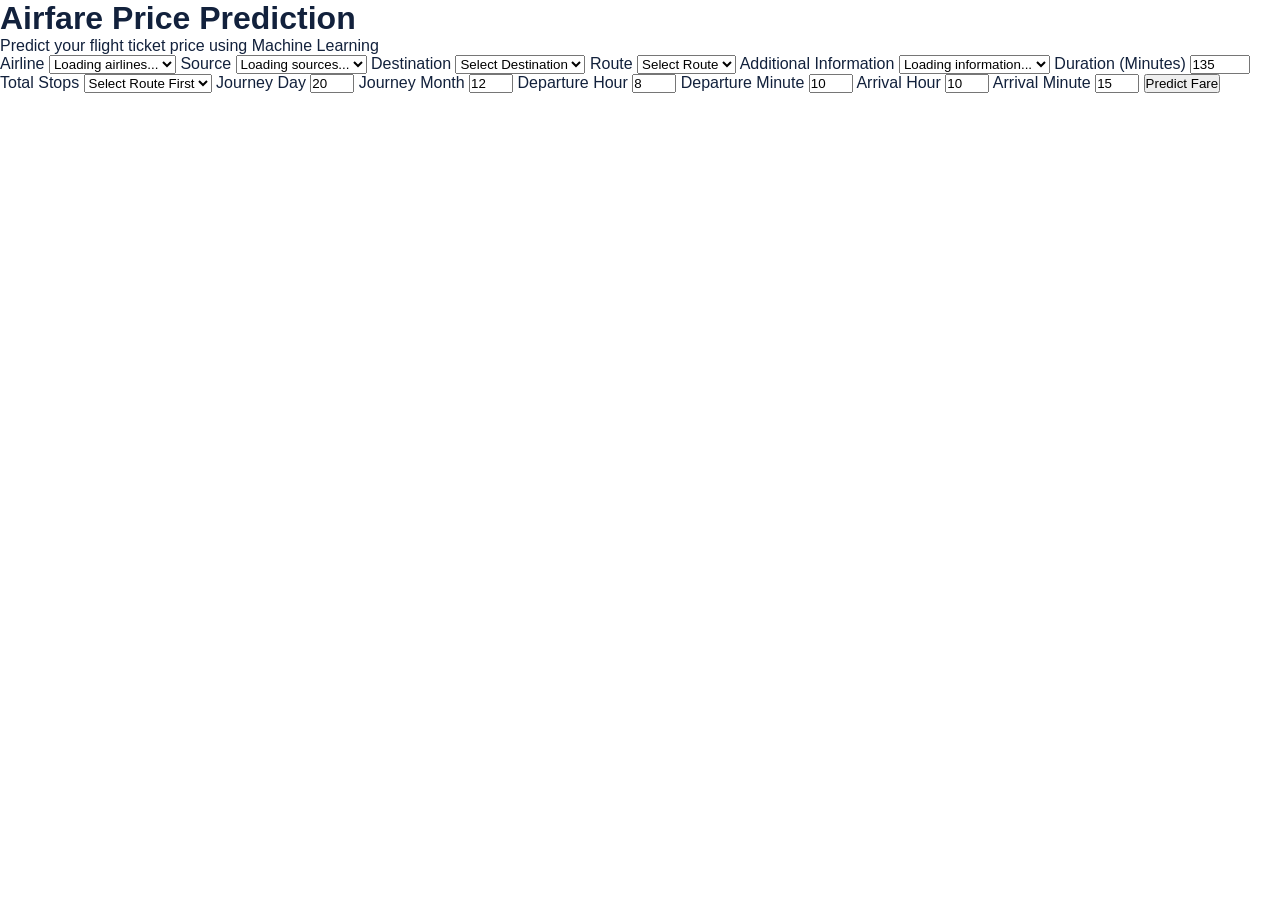
==== commit 46fbadc1: "Update index.html" ====
--- a/frontend/index.html
+++ b/frontend/index.html
@@ -1,378 +1,152 @@
 <!DOCTYPE html>
 <html lang="en">
+
 <head>
-  <meta charset="UTF-8" />
-  <meta name="viewport" content="width=device-width, initial-scale=1.0" />
-  <meta name="theme-color" content="#07152f" />
-  <title>SkyFare — AI Airfare Predictor</title>
-  <link rel="preconnect" href="https://fonts.googleapis.com">
-  <link rel="preconnect" href="https://fonts.gstatic.com" crossorigin>
-  <link href="https://fonts.googleapis.com/css2?family=DM+Sans:wght@400;500;600;700&family=Manrope:wght@400;500;600;700;800&display=swap" rel="stylesheet">
-  <link rel="stylesheet" href="style.css" />
+    <meta charset="UTF-8">
+    <meta name="viewport" content="width=device-width, initial-scale=1.0">
+
+    <title>Airfare Price Prediction</title>
+
+    <link rel="stylesheet" href="style.css">
 </head>
+
 <body>
-  <div class="ambient ambient-one"></div>
-  <div class="ambient ambient-two"></div>
 
-  <header class="topbar">
-    <a class="brand" href="#">
-      <span class="brand-icon">✈</span>
-      <span>sky<span class="brand-accent">fare</span></span>
-    </a>
-    <nav>
-      <a href="#predictor">Predict fare</a>
-      <a href="#how-it-works">How it works</a>
-      <a href="#about">About</a>
-    </nav>
-    <a class="top-cta" href="#predictor">Try predictor <span>↗</span></a>
-  </header>
+    <div class="container">
 
-  <main>
-    <section class="hero">
-      <div class="hero-copy">
-        <div class="eyebrow"><span class="live-dot"></span> AI-POWERED FLIGHT PRICE ESTIMATION</div>
-        <h1>Travel smart.<br><span>Pay the right fare.</span></h1>
-        <p class="hero-text">Plan your next journey with an intelligent domestic airfare estimate powered by machine learning. Select your flight details and discover predicted ticket fares, multi-airline comparisons, 7-day trends, and price ranges in seconds.</p>
-        <div class="hero-actions">
-          <a class="primary-btn" href="#predictor">Estimate my fare <span>→</span></a>
-          <div class="trust-note"><span class="trust-icon">✦</span><span>Powered by <b>Random Forest Regression (100 Trees)</b></span></div>
-        </div>
-        <div class="hero-stats">
-          <div><strong>100%</strong><small>Instant AI inference</small></div>
-          <i></i>
-          <div><strong>₹ INR</strong><small>Indian domestic fares</small></div>
-          <i></i>
-          <div><strong>± Range</strong><small>Tree variance bounds</small></div>
-        </div>
-      </div>
-      <div class="hero-visual">
-        <div class="orbit orbit-a"></div><div class="orbit orbit-b"></div>
-        <div class="flight-card">
-          <div class="flight-card-top"><span>ACTIVE ESTIMATOR</span><span class="flight-status"><b></b> MODEL READY</span></div>
-          <div class="route">
-            <div><span class="airport-code" id="heroSrcCode">DEL</span><span class="airport-name" id="heroSrcName">Delhi</span></div>
-            <div class="route-middle"><span>✈</span><div class="route-line"></div><small id="heroRouteText">DIRECT ROUTE</small></div>
-            <div class="route-right"><span class="airport-code" id="heroDestCode">COK</span><span class="airport-name" id="heroDestName">Cochin</span></div>
-          </div>
-          <div class="flight-divider"></div>
-          <div class="ticket-bottom">
-            <div><small>SMART ESTIMATION</small><strong>₹ <span class="shine">Your fare,</span><br>before you fly.</strong></div>
-            <div class="ticket-stamp">AI<br>✦</div>
-          </div>
-        </div>
-        <div class="floating-chip chip-top"><span>✦</span> Multi-Airline Comparison Matrix</div>
-        <div class="floating-chip chip-bottom"><span class="chip-check">✓</span> 7-Day Fare Forecast Curve</div>
-        <div class="plane-decoration">✈</div>
-      </div>
-    </section>
+        <h1>Airfare Price Prediction</h1>
 
-    <section class="predict-section" id="predictor">
-      <div class="section-heading">
-        <div>
-          <div class="eyebrow"><span class="eyebrow-line"></span> FLIGHT DETAILS</div>
-          <h2>Let’s find your <span>fare.</span></h2>
-        </div>
-        <p>Choose your journey details or pick a quick preset below.<br>Our model will predict the expected airfare, comparison rates, and price trends.</p>
-      </div>
+        <p>Predict your flight ticket price using Machine Learning</p>
 
-      <!-- Quick Presets -->
-      <div class="presets-container">
-        <span class="presets-label">⚡ Popular flight presets:</span>
-        <div class="presets-pills">
-          <button type="button" class="preset-pill" data-preset="del_cok">DEL ✈ COK (IndiGo • 1 Stop)</button>
-          <button type="button" class="preset-pill" data-preset="blr_del">BLR ✈ DEL (Air India • Non-stop)</button>
-          <button type="button" class="preset-pill" data-preset="bom_hyd">BOM ✈ HYD (SpiceJet • Non-stop)</button>
-          <button type="button" class="preset-pill" data-preset="ccu_blr">CCU ✈ BLR (Vistara • 1 Stop)</button>
-        </div>
-      </div>
+        <form id="flightForm">
 
-      <form id="fareForm" class="predict-card">
-        <!-- Section 1: Route -->
-        <div class="form-section-title">
-          <span class="step-number">01</span>
-          <div><b>Your route</b><small>Where are you flying?</small></div>
-        </div>
-        <div class="form-grid">
-          <label class="field">
-            <span>Airline</span>
+            <label for="Airline">Airline</label>
             <select id="Airline" required>
-              <option value="">Select airline</option>
-              <option value="IndiGo" selected>IndiGo</option>
-              <option value="Air India">Air India</option>
-              <option value="Jet Airways">Jet Airways</option>
-              <option value="SpiceJet">SpiceJet</option>
-              <option value="Vistara">Vistara</option>
-              <option value="Air Asia">Air Asia</option>
-              <option value="GoAir">GoAir</option>
-              <option value="Multiple carriers">Multiple carriers</option>
-              <option value="Jet Airways Business">Jet Airways Business</option>
-              <option value="Trujet">Trujet</option>
-              <option value="Multiple carriers Premium economy">Multiple carriers Premium economy</option>
-              <option value="Vistara Premium economy">Vistara Premium economy</option>
+                <option value="">Loading airlines...</option>
             </select>
-          </label>
 
-          <label class="field">
-            <span>Source city</span>
+
+            <label for="Source">Source</label>
             <select id="Source" required>
-              <option value="">Select source</option>
-              <option value="Delhi" selected>Delhi (DEL)</option>
-              <option value="Banglore">Bengaluru (BLR)</option>
-              <option value="Mumbai">Mumbai (BOM)</option>
-              <option value="Kolkata">Kolkata (CCU)</option>
-              <option value="Chennai">Chennai (MAA)</option>
+                <option value="">Loading sources...</option>
             </select>
-          </label>
 
-          <label class="field">
-            <span>Destination city</span>
+
+            <label for="Destination">Destination</label>
             <select id="Destination" required>
-              <option value="">Select destination</option>
-              <option value="Cochin" selected>Cochin (COK)</option>
-              <option value="New Delhi">New Delhi (DEL)</option>
-              <option value="Delhi">Delhi (DEL)</option>
-              <option value="Hyderabad">Hyderabad (HYD)</option>
-              <option value="Banglore">Bengaluru (BLR)</option>
-              <option value="Kolkata">Kolkata (CCU)</option>
+                <option value="">Select Destination</option>
             </select>
-          </label>
 
-          <label class="field">
-            <span class="field-title-row">
-              <span>Flight Route</span>
-              <span id="routeAutoBadge" class="auto-tag">Auto</span>
-            </span>
-            <input id="Route" type="text" list="routeSuggestions" placeholder="e.g. DEL → BOM → COK" required />
-            <datalist id="routeSuggestions"></datalist>
-            <small class="field-hint" id="routeHint">Auto-generated from stops and cities. You can also pick from transit suggestions.</small>
-          </label>
-        </div>
 
-        <!-- Section 2: Journey Schedule -->
-        <div class="form-section-title section-spaced">
-          <span class="step-number">02</span>
-          <div><b>Journey schedule</b><small>When does your flight depart and arrive?</small></div>
-        </div>
-        <div class="form-grid">
-          <div class="field field-date-group">
-            <label class="field">
-              <span>Journey date</span>
-              <input id="Journey_Date" type="date" required />
-            </label>
-            <div class="quick-dates-pills">
-              <button type="button" class="date-chip" data-days="0">Today</button>
-              <button type="button" class="date-chip" data-days="1">Tomorrow</button>
-              <button type="button" class="date-chip" data-days="7">+7 Days</button>
-              <button type="button" class="date-chip" data-days="14">+14 Days</button>
-              <button type="button" class="date-chip" data-days="30">+30 Days</button>
-            </div>
-          </div>
+            <label for="Route">Route</label>
+            <select id="Route" required>
+                <option value="">Select Route</option>
+            </select>
 
-          <label class="field">
-            <span>Departure time</span>
-            <input id="Dep_Time" type="time" value="09:30" required />
-          </label>
 
-          <label class="field">
-            <span>Arrival time</span>
-            <input id="Arrival_Time" type="time" value="12:00" required />
-          </label>
+            <label for="Additional_Info">Additional Information</label>
+            <select id="Additional_Info" required>
+                <option value="">Loading information...</option>
+            </select>
 
-          <label class="field">
-            <span class="field-title-row">
-              <span>Duration (minutes)</span>
-              <span id="durationBadge" class="duration-badge">2h 30m</span>
-              <span id="nextDayBadge" class="next-day-badge" style="display:none;">+1 Day</span>
-            </span>
-            <input id="Duration" type="number" min="1" max="2500" value="150" placeholder="e.g. 150" required />
-            <small class="field-hint">Auto-calculated from departure & arrival timings.</small>
-          </label>
-        </div>
 
-        <!-- Interactive 7-Day Date Calendar Strip -->
-        <div class="date-strip-container">
-          <div class="date-strip-header">
-            <span class="date-strip-title">📅 Quick Date Chart (Click any day to select):</span>
-            <span class="date-strip-hint">Tap a card to auto-update flight date</span>
-          </div>
-          <div class="date-cards-strip" id="dateCardsStrip">
-            <!-- Dynamically populated with 7 interactive day cards -->
-          </div>
-        </div>
+            <label for="Duration">Duration (Minutes)</label>
+            <input
+                type="number"
+                id="Duration"
+                value="135"
+                min="5"
+                max="2860"
+                required
+            >
 
-        <!-- Section 3: Preferences -->
-        <div class="form-section-title section-spaced">
-          <span class="step-number">03</span>
-          <div><b>Flight preferences & stops</b><small>Specify connections and service type.</small></div>
-        </div>
-        <div class="form-grid form-grid-last">
-          <label class="field">
-            <span>Total stops</span>
+
+            <label for="Total_Stops">Total Stops</label>
             <select id="Total_Stops" required>
-              <option value="0">Non-stop (Direct)</option>
-              <option value="1" selected>1 stop</option>
-              <option value="2">2 stops</option>
-              <option value="3">3 stops</option>
-              <option value="4">4 stops</option>
+                <option value="">Select Route First</option>
             </select>
-          </label>
 
-          <label class="field">
-            <span>Additional information</span>
-            <select id="Additional_Info">
-              <option value="No info" selected>No info (Standard)</option>
-              <option value="In-flight meal not included">In-flight meal not included</option>
-              <option value="No check-in baggage included">No check-in baggage included</option>
-              <option value="1 Short layover">1 Short layover</option>
-              <option value="1 Long layover">1 Long layover</option>
-              <option value="Business class">Business class</option>
-              <option value="Change airports">Change airports</option>
-            </select>
-          </label>
-        </div>
 
-        <div class="form-footer">
-          <div class="secure-note">
-            <span>⌁</span> Uses Random Forest ensemble tree variance to compute realistic price ranges.
-          </div>
-          <button class="primary-btn submit-btn" type="submit" id="predictBtn">
-            Predict airfare <span>→</span>
-          </button>
-        </div>
-        <div id="errorMessage" class="message error-message" role="alert"></div>
-      </form>
+            <label for="Journey_Day">Journey Day</label>
+            <input
+                type="number"
+                id="Journey_Day"
+                value="20"
+                min="1"
+                max="31"
+                required
+            >
 
-      <!-- Prediction Result Display -->
-      <div id="resultCard" class="result-card" aria-live="polite">
-        <div class="result-icon">✦</div>
-        <div class="result-content">
-          <div class="result-top-bar">
-            <span class="result-label">YOUR ESTIMATED AIRFARE</span>
-            <span id="confidencePill" class="confidence-pill">High confidence</span>
-          </div>
-          <div class="result-price" id="predictedFare">₹0.00</div>
-          
-          <div class="result-range-box" id="rangeBox">
-            <span class="range-label">Realistic Fare Range:</span>
-            <strong id="fareRangeText">₹0 – ₹0</strong>
-            <small>(Based on 10th to 90th percentile tree ensemble estimates)</small>
-          </div>
 
-          <div class="result-chips" id="resultChips">
-            <!-- Dynamically populated tags -->
-          </div>
+            <label for="Journey_Month">Journey Month</label>
+            <input
+                type="number"
+                id="Journey_Month"
+                value="12"
+                min="1"
+                max="12"
+                required
+            >
 
-          <!-- Feature 1: Buy Now vs. Wait Advisory -->
-          <div class="advisory-card" id="advisoryCard">
-            <div class="advisory-badge" id="advisoryBadge">BUY NOW</div>
-            <div class="advisory-text">
-              <b id="advisoryHeadline">Optimal Booking Window</b>
-              <p id="advisoryMessage">Seats in lower booking classes are selling out.</p>
-            </div>
-          </div>
 
-          <!-- Feature 2: 7-Day Fare Trend Chart -->
-          <div class="trend-section" id="trendSection">
-            <div class="trend-header">
-              <span class="trend-title">📅 7-Day Fare Forecast Curve</span>
-              <small class="trend-subtitle">Click any day to switch date</small>
-            </div>
-            <div class="trend-bars" id="trendBars">
-              <!-- Rendered dynamically -->
-            </div>
-          </div>
+            <label for="Dep_Hour">Departure Hour</label>
+            <input
+                type="number"
+                id="Dep_Hour"
+                value="8"
+                min="0"
+                max="23"
+                required
+            >
 
-          <!-- Feature 3: Multi-Airline Comparison Matrix -->
-          <div class="airline-comp-section" id="airlineCompSection">
-            <div class="comp-header">
-              <span class="comp-title">✈️ Live Multi-Airline Fare Comparison</span>
-              <small class="comp-subtitle">Compare rates for this route & schedule</small>
-            </div>
-            <div class="airline-grid" id="airlineGrid">
-              <!-- Rendered dynamically -->
-            </div>
-          </div>
 
-          <!-- Feature 4: Explainable AI (XAI) Cost Breakdown -->
-          <div class="xai-section" id="xaiSection">
-            <div class="xai-header">
-              <span class="xai-title">🧠 Explainable AI (XAI) — Price Drivers</span>
-              <small class="xai-subtitle">Estimated factor contributions</small>
-            </div>
-            <div class="xai-list" id="xaiList">
-              <!-- Rendered dynamically -->
-            </div>
-          </div>
+            <label for="Dep_Minute">Departure Minute</label>
+            <input
+                type="number"
+                id="Dep_Minute"
+                value="10"
+                min="0"
+                max="59"
+                required
+            >
 
-          <!-- Feature 5: Direct vs Connecting Tradeoff -->
-          <div class="tradeoff-card" id="tradeoffCard">
-            <div class="tradeoff-icon">⚖️</div>
-            <div class="tradeoff-body">
-              <b>Non-Stop vs. 1-Stop Transit Trade-off</b>
-              <p id="tradeoffText">Loading comparison...</p>
-            </div>
-          </div>
-        </div>
-        <button type="button" id="resetBtn" class="reset-btn">Estimate another flight ↗</button>
-      </div>
-    </section>
 
-    <section class="how-section" id="how-it-works">
-      <div class="center-heading">
-        <div class="eyebrow"><span class="eyebrow-line"></span> SIMPLE. SMART. QUICK.</div>
-        <h2>How <span>SkyFare</span> works</h2>
-        <p>Three simple steps to get an intelligent airfare estimate.</p>
-      </div>
-      <div class="steps">
-        <article class="step-card">
-          <div class="step-icon">⌁</div>
-          <span class="step-count">STEP 01</span>
-          <h3>Select your journey</h3>
-          <p>Choose your cities, preferred airline, date, and timings. Route and duration calculate automatically.</p>
-        </article>
-        <article class="step-card">
-          <div class="step-icon">✧</div>
-          <span class="step-count">STEP 02</span>
-          <h3>Ensemble ML analysis</h3>
-          <p>100 decision trees evaluate routing, stops, seasonal trends, and carrier historical pricing.</p>
-        </article>
-        <article class="step-card">
-          <div class="step-icon">₹</div>
-          <span class="step-count">STEP 03</span>
-          <h3>Expected fare & range</h3>
-          <p>Receive your predicted fare in Indian Rupees (INR) alongside upper and lower confidence bounds.</p>
-        </article>
-      </div>
-    </section>
+            <label for="Arrival_Hour">Arrival Hour</label>
+            <input
+                type="number"
+                id="Arrival_Hour"
+                value="10"
+                min="0"
+                max="23"
+                required
+            >
 
-    <section class="about-section" id="about">
-      <div class="about-mark">✈</div>
-      <div>
-        <div class="eyebrow"><span class="eyebrow-line"></span> ABOUT THE PROJECT</div>
-        <h2>Smarter insights for<br><span>better travel planning.</span></h2>
-        <p>SkyFare is a machine learning airfare estimation system built with FastAPI and Scikit-learn. It extracts and transforms journey parameters through a specialized ColumnTransformer pipeline into a Random Forest Regressor to provide instant price estimates with variance bounds.</p>
-        <div class="tech-pills">
-          <span>Python 3</span>
-          <span>FastAPI</span>
-          <span>Scikit-learn</span>
-          <span>Random Forest (100 Trees)</span>
-          <span>Pydantic v2</span>
-          <span>Joblib</span>
-          <span>HTML5 / CSS3 / ES6</span>
-        </div>
-      </div>
-    </section>
-  </main>
 
-  <footer>
-    <a class="brand" href="#">
-      <span class="brand-icon">✈</span>
-      <span>sky<span class="brand-accent">fare</span></span>
-    </a>
-    <span>Machine learning project · Airfare Price Estimation</span>
-    <span>© 2026 SkyFare</span>
-  </footer>
+            <label for="Arrival_Minute">Arrival Minute</label>
+            <input
+                type="number"
+                id="Arrival_Minute"
+                value="15"
+                min="0"
+                max="59"
+                required
+            >
 
-  <script src="script.js"></script>
+
+            <button type="submit" id="predictButton">
+                Predict Fare
+            </button>
+
+        </form>
+
+
+        <div id="result"></div>
+
+    </div>
+
+
+    <script src="script.js"></script>
+
 </body>
+
 </html>
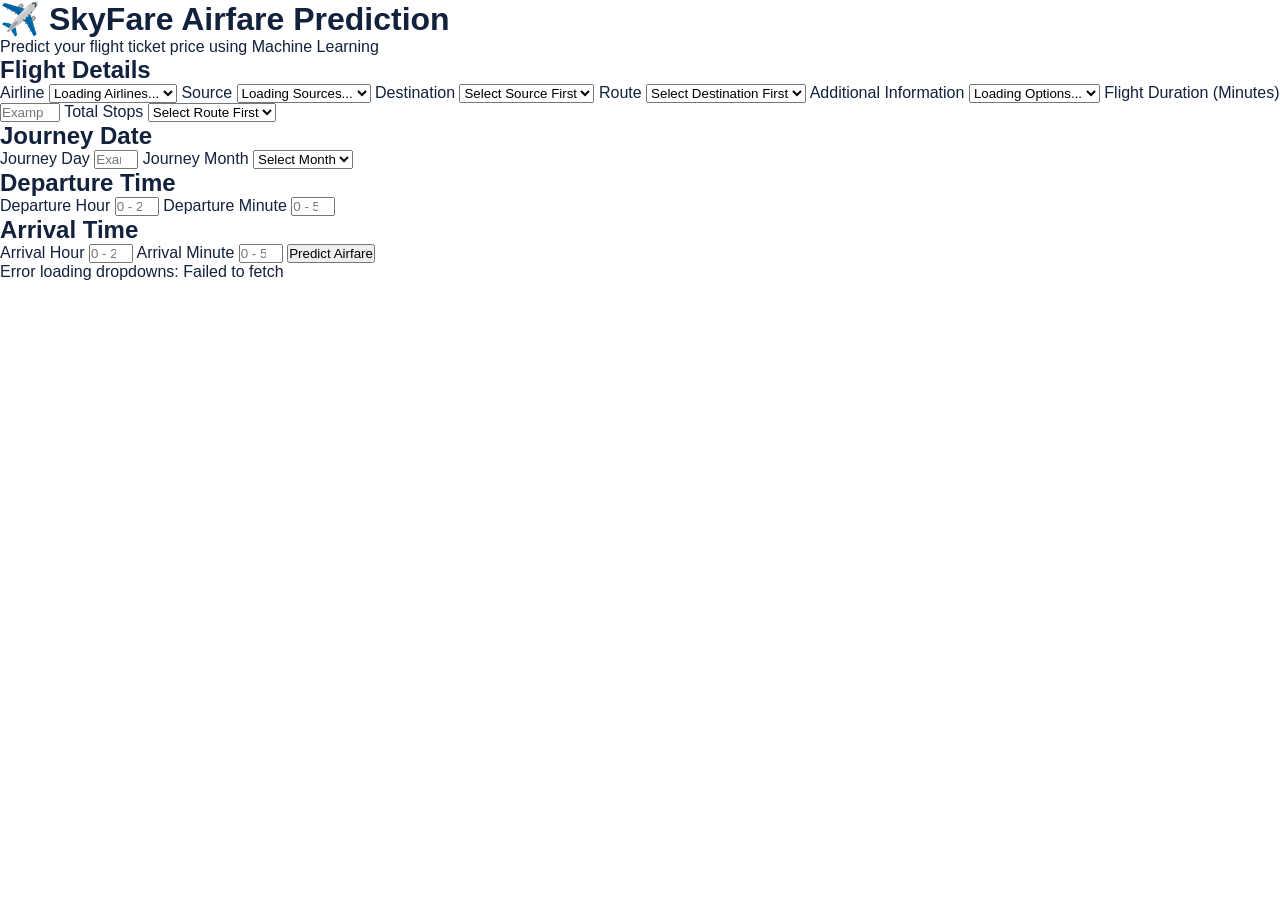
==== commit 8452c50b: "Update index.html" ====
--- a/frontend/index.html
+++ b/frontend/index.html
@@ -5,7 +5,7 @@
     <meta charset="UTF-8">
     <meta name="viewport" content="width=device-width, initial-scale=1.0">
 
-    <title>Airfare Price Prediction</title>
+    <title>SkyFare - Airfare Price Prediction</title>
 
     <link rel="stylesheet" href="style.css">
 </head>
@@ -14,136 +14,151 @@
 
     <div class="container">
 
-        <h1>Airfare Price Prediction</h1>
+        <h1>✈️ SkyFare Airfare Prediction</h1>
 
         <p>Predict your flight ticket price using Machine Learning</p>
 
         <form id="flightForm">
 
+            <h2>Flight Details</h2>
+
+            <!-- Airline -->
             <label for="Airline">Airline</label>
             <select id="Airline" required>
-                <option value="">Loading airlines...</option>
+                <option value="">Loading Airlines...</option>
             </select>
 
-
+            <!-- Source -->
             <label for="Source">Source</label>
             <select id="Source" required>
-                <option value="">Loading sources...</option>
+                <option value="">Loading Sources...</option>
             </select>
 
-
+            <!-- Destination -->
             <label for="Destination">Destination</label>
             <select id="Destination" required>
-                <option value="">Select Destination</option>
+                <option value="">Select Source First</option>
             </select>
 
-
+            <!-- Route -->
             <label for="Route">Route</label>
             <select id="Route" required>
-                <option value="">Select Route</option>
+                <option value="">Select Destination First</option>
             </select>
 
-
+            <!-- Additional Information -->
             <label for="Additional_Info">Additional Information</label>
             <select id="Additional_Info" required>
-                <option value="">Loading information...</option>
+                <option value="">Loading Options...</option>
             </select>
 
-
-            <label for="Duration">Duration (Minutes)</label>
+            <!-- Duration -->
+            <label for="Duration">Flight Duration (Minutes)</label>
             <input
                 type="number"
                 id="Duration"
-                value="135"
                 min="5"
                 max="2860"
+                placeholder="Example: 170"
                 required
             >
 
-
+            <!-- Stops -->
             <label for="Total_Stops">Total Stops</label>
             <select id="Total_Stops" required>
                 <option value="">Select Route First</option>
             </select>
 
+            <h2>Journey Date</h2>
 
+            <!-- Journey Day -->
             <label for="Journey_Day">Journey Day</label>
             <input
                 type="number"
                 id="Journey_Day"
-                value="20"
                 min="1"
                 max="31"
+                placeholder="Example: 25"
                 required
             >
 
+            <!-- Journey Month -->
+            <label for="Journey_Month">Journey Month</label>
+            <select id="Journey_Month" required>
+                <option value="">Select Month</option>
+                <option value="1">January</option>
+                <option value="2">February</option>
+                <option value="3">March</option>
+                <option value="4">April</option>
+                <option value="5">May</option>
+                <option value="6">June</option>
+                <option value="7">July</option>
+                <option value="8">August</option>
+                <option value="9">September</option>
+                <option value="10">October</option>
+                <option value="11">November</option>
+                <option value="12">December</option>
+            </select>
 
-            <label for="Journey_Month">Journey Month</label>
-            <input
-                type="number"
-                id="Journey_Month"
-                value="12"
-                min="1"
-                max="12"
-                required
-            >
+            <h2>Departure Time</h2>
 
-
+            <!-- Departure Hour -->
             <label for="Dep_Hour">Departure Hour</label>
             <input
                 type="number"
                 id="Dep_Hour"
-                value="8"
                 min="0"
                 max="23"
+                placeholder="0 - 23"
                 required
             >
 
-
+            <!-- Departure Minute -->
             <label for="Dep_Minute">Departure Minute</label>
             <input
                 type="number"
                 id="Dep_Minute"
-                value="10"
                 min="0"
                 max="59"
+                placeholder="0 - 59"
                 required
             >
 
+            <h2>Arrival Time</h2>
 
+            <!-- Arrival Hour -->
             <label for="Arrival_Hour">Arrival Hour</label>
             <input
                 type="number"
                 id="Arrival_Hour"
-                value="10"
                 min="0"
                 max="23"
+                placeholder="0 - 23"
                 required
             >
 
-
+            <!-- Arrival Minute -->
             <label for="Arrival_Minute">Arrival Minute</label>
             <input
                 type="number"
                 id="Arrival_Minute"
-                value="15"
                 min="0"
                 max="59"
+                placeholder="0 - 59"
                 required
             >
 
-
+            <!-- Prediction Button -->
             <button type="submit" id="predictButton">
-                Predict Fare
+                Predict Airfare
             </button>
 
         </form>
 
-
+        <!-- Prediction Result -->
         <div id="result"></div>
 
     </div>
-
 
     <script src="script.js"></script>
 
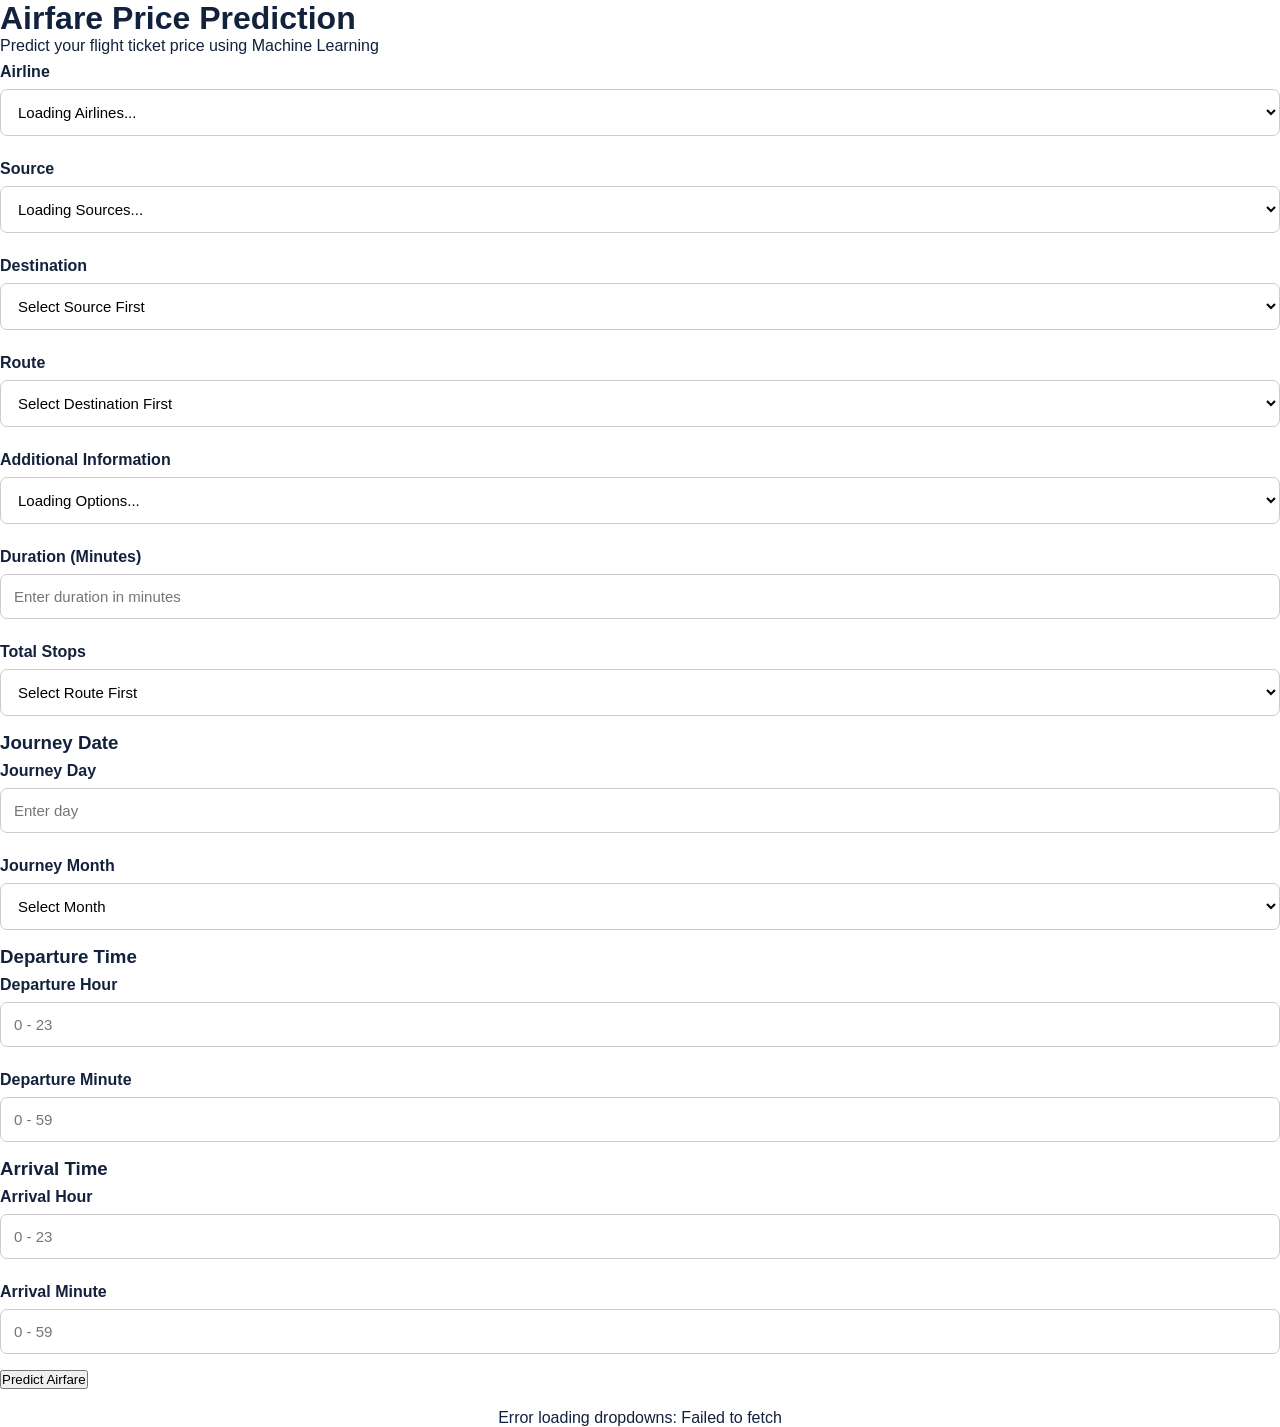
==== commit 69e147c5: "Update index.html" ====
--- a/frontend/index.html
+++ b/frontend/index.html
@@ -5,84 +5,111 @@
     <meta charset="UTF-8">
     <meta name="viewport" content="width=device-width, initial-scale=1.0">
 
-    <title>SkyFare - Airfare Price Prediction</title>
+    <title>Airfare Price Prediction</title>
 
     <link rel="stylesheet" href="style.css">
+
+    <style>
+        input,
+        select {
+            width: 100%;
+            padding: 13px;
+            margin: 8px 0 16px;
+            border: 1px solid #ccc;
+            border-radius: 7px;
+            box-sizing: border-box;
+            font-size: 15px;
+            background-color: white;
+        }
+
+        select {
+            cursor: pointer;
+        }
+
+        label {
+            display: block;
+            font-weight: bold;
+            margin-top: 8px;
+        }
+
+        button {
+            cursor: pointer;
+        }
+
+        button:disabled {
+            opacity: 0.6;
+            cursor: not-allowed;
+        }
+
+        #result {
+            margin-top: 20px;
+            text-align: center;
+        }
+    </style>
 </head>
 
 <body>
 
     <div class="container">
 
-        <h1>✈️ SkyFare Airfare Prediction</h1>
+        <h1>Airfare Price Prediction</h1>
 
         <p>Predict your flight ticket price using Machine Learning</p>
 
         <form id="flightForm">
 
-            <h2>Flight Details</h2>
-
-            <!-- Airline -->
             <label for="Airline">Airline</label>
             <select id="Airline" required>
                 <option value="">Loading Airlines...</option>
             </select>
 
-            <!-- Source -->
             <label for="Source">Source</label>
             <select id="Source" required>
                 <option value="">Loading Sources...</option>
             </select>
 
-            <!-- Destination -->
             <label for="Destination">Destination</label>
             <select id="Destination" required>
                 <option value="">Select Source First</option>
             </select>
 
-            <!-- Route -->
             <label for="Route">Route</label>
             <select id="Route" required>
                 <option value="">Select Destination First</option>
             </select>
 
-            <!-- Additional Information -->
             <label for="Additional_Info">Additional Information</label>
             <select id="Additional_Info" required>
                 <option value="">Loading Options...</option>
             </select>
 
-            <!-- Duration -->
-            <label for="Duration">Flight Duration (Minutes)</label>
+            <label for="Duration">Duration (Minutes)</label>
             <input
                 type="number"
                 id="Duration"
                 min="5"
                 max="2860"
-                placeholder="Example: 170"
+                placeholder="Enter duration in minutes"
                 required
             >
 
-            <!-- Stops -->
             <label for="Total_Stops">Total Stops</label>
             <select id="Total_Stops" required>
                 <option value="">Select Route First</option>
             </select>
 
-            <h2>Journey Date</h2>
+            <h3>Journey Date</h3>
 
-            <!-- Journey Day -->
             <label for="Journey_Day">Journey Day</label>
             <input
                 type="number"
                 id="Journey_Day"
                 min="1"
                 max="31"
-                placeholder="Example: 25"
+                placeholder="Enter day"
                 required
             >
 
-            <!-- Journey Month -->
             <label for="Journey_Month">Journey Month</label>
             <select id="Journey_Month" required>
                 <option value="">Select Month</option>
@@ -100,9 +127,8 @@
                 <option value="12">December</option>
             </select>
 
-            <h2>Departure Time</h2>
+            <h3>Departure Time</h3>
 
-            <!-- Departure Hour -->
             <label for="Dep_Hour">Departure Hour</label>
             <input
                 type="number"
@@ -113,7 +139,6 @@
                 required
             >
 
-            <!-- Departure Minute -->
             <label for="Dep_Minute">Departure Minute</label>
             <input
                 type="number"
@@ -124,9 +149,8 @@
                 required
             >
 
-            <h2>Arrival Time</h2>
+            <h3>Arrival Time</h3>
 
-            <!-- Arrival Hour -->
             <label for="Arrival_Hour">Arrival Hour</label>
             <input
                 type="number"
@@ -137,7 +161,6 @@
                 required
             >
 
-            <!-- Arrival Minute -->
             <label for="Arrival_Minute">Arrival Minute</label>
             <input
                 type="number"
@@ -148,14 +171,12 @@
                 required
             >
 
-            <!-- Prediction Button -->
             <button type="submit" id="predictButton">
                 Predict Airfare
             </button>
 
         </form>
 
-        <!-- Prediction Result -->
         <div id="result"></div>
 
     </div>
@@ -163,5 +184,4 @@
     <script src="script.js"></script>
 
 </body>
-
 </html>
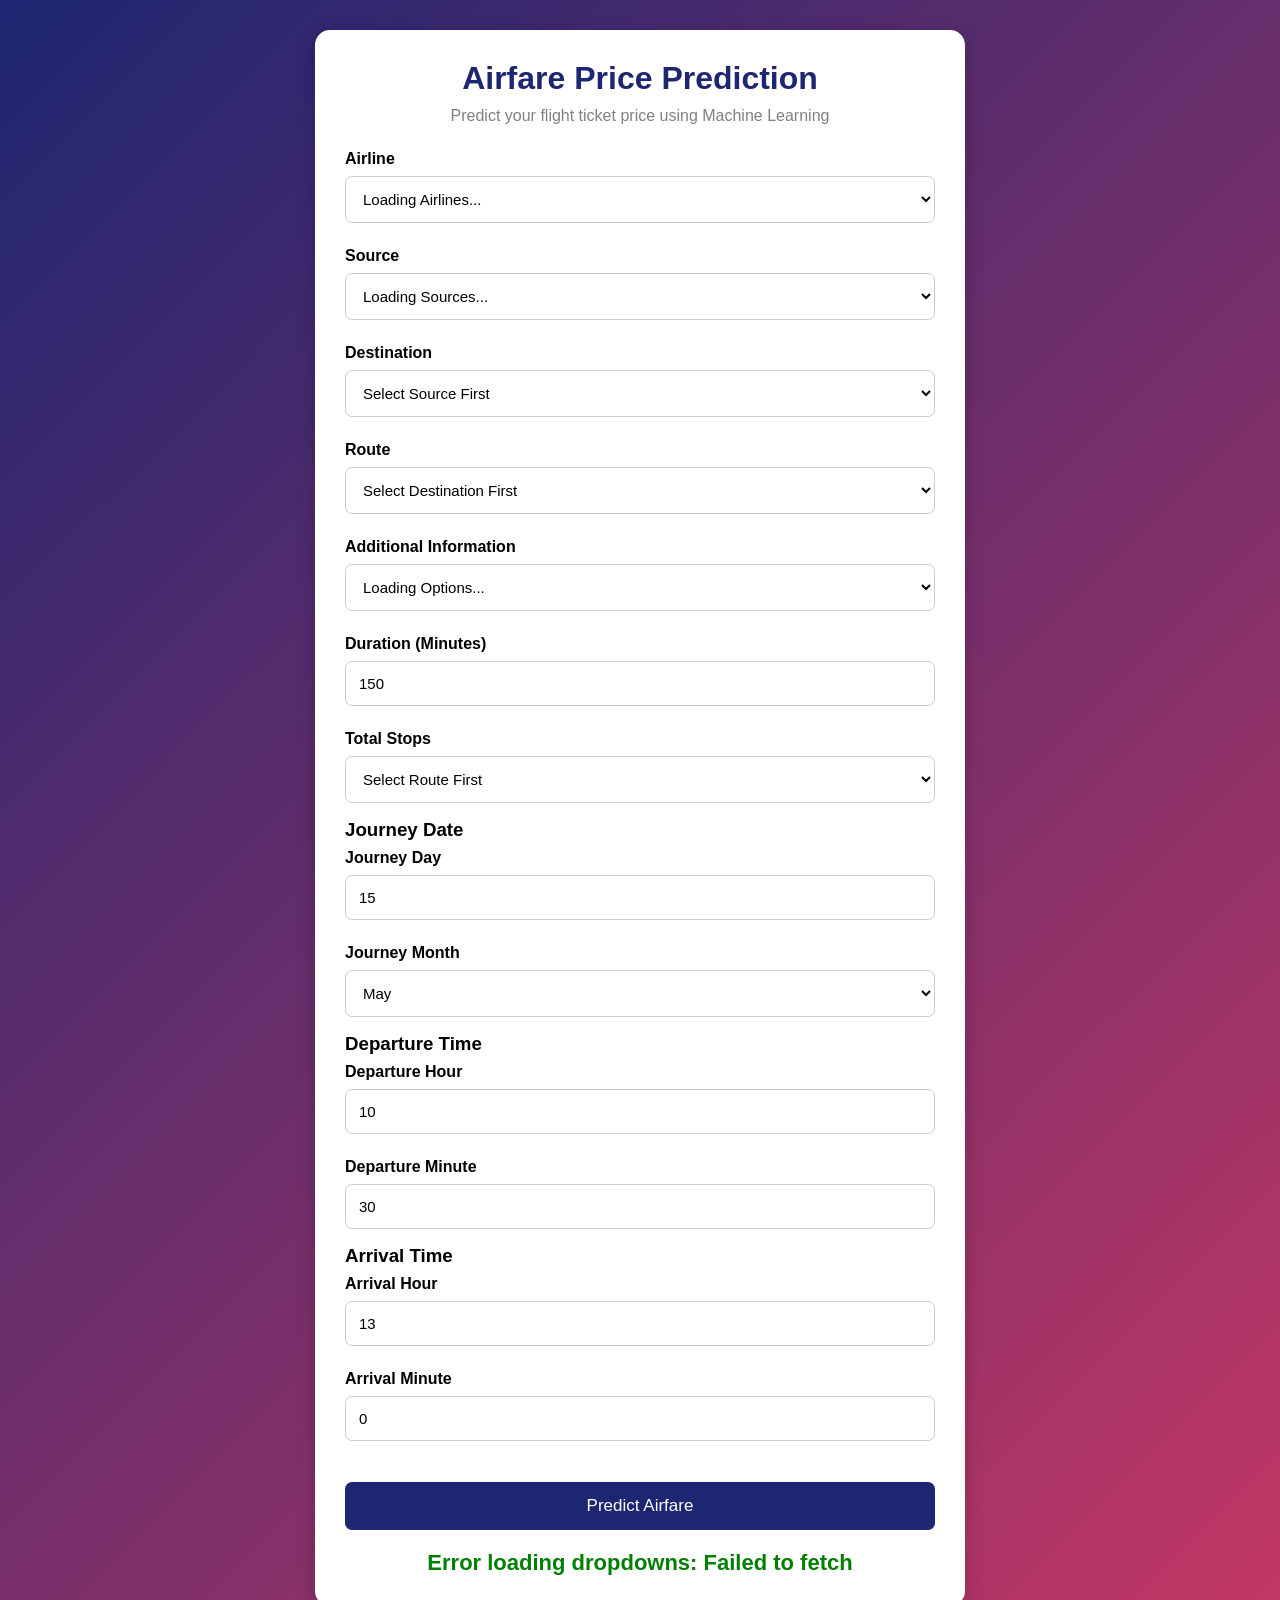
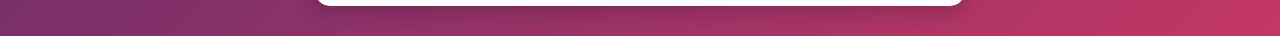
==== commit 2a603331: "Fix destination auto-select, prefill defaults, align duration validation, and handle leap years" ====
--- a/frontend/index.html
+++ b/frontend/index.html
@@ -89,6 +89,7 @@
                 id="Duration"
                 min="5"
                 max="2860"
+                value="150"
                 placeholder="Enter duration in minutes"
                 required
             >
@@ -106,6 +107,7 @@
                 id="Journey_Day"
                 min="1"
                 max="31"
+                value="15"
                 placeholder="Enter day"
                 required
             >
@@ -117,7 +119,7 @@
                 <option value="2">February</option>
                 <option value="3">March</option>
                 <option value="4">April</option>
-                <option value="5">May</option>
+                <option value="5" selected>May</option>
                 <option value="6">June</option>
                 <option value="7">July</option>
                 <option value="8">August</option>
@@ -135,6 +137,7 @@
                 id="Dep_Hour"
                 min="0"
                 max="23"
+                value="10"
                 placeholder="0 - 23"
                 required
             >
@@ -145,6 +148,7 @@
                 id="Dep_Minute"
                 min="0"
                 max="59"
+                value="30"
                 placeholder="0 - 59"
                 required
             >
@@ -157,6 +161,7 @@
                 id="Arrival_Hour"
                 min="0"
                 max="23"
+                value="13"
                 placeholder="0 - 23"
                 required
             >
@@ -167,6 +172,7 @@
                 id="Arrival_Minute"
                 min="0"
                 max="59"
+                value="0"
                 placeholder="0 - 59"
                 required
             >
--- a/frontend/style.css
+++ b/frontend/style.css
@@ -1,137 +1,70 @@
-*{box-sizing:border-box;margin:0;padding:0}
-:root{--navy:#07152f;--navy2:#0c2144;--blue:#4779ff;--cyan:#71d9e8;--ink:#12213c;--muted:#71809a;--line:#e8edf5;--pale:#f5f8fd}
-html{scroll-behavior:smooth}body{font-family:"DM Sans",sans-serif;color:var(--ink);background:#fff;overflow-x:hidden}
-a{text-decoration:none;color:inherit}.ambient{position:absolute;border-radius:50%;filter:blur(90px);opacity:.16;pointer-events:none}.ambient-one{width:360px;height:360px;background:#4e7dff;top:60px;right:2%}.ambient-two{width:280px;height:280px;background:#65d7e8;top:480px;left:-150px}
-.topbar{height:82px;max-width:1200px;margin:auto;padding:0 28px;display:flex;align-items:center;justify-content:space-between;position:relative;z-index:2}.brand{display:flex;align-items:center;gap:10px;font:800 23px Manrope,sans-serif;letter-spacing:-1px;color:#102344}.brand-icon{display:grid;place-items:center;width:34px;height:34px;border-radius:11px;background:linear-gradient(135deg,#4a7dff,#6dd6e7);color:white;font-size:18px}.brand-accent{color:#4b7dff}.topbar nav{display:flex;gap:38px;color:#6e7b92;font-size:13px;font-weight:600}.topbar nav a:hover{color:#4779ff}.top-cta{font-size:13px;font-weight:700;color:#376be9;border:1px solid #dce6ff;border-radius:30px;padding:11px 17px}.top-cta span{margin-left:9px}
-.hero{max-width:1200px;margin:0 auto;padding:75px 28px 105px;display:grid;grid-template-columns:1.02fr .98fr;align-items:center;gap:35px;position:relative;z-index:1}.eyebrow{font-size:10px;letter-spacing:2px;color:#4e79e9;font-weight:700;display:flex;align-items:center;gap:10px}.live-dot{width:7px;height:7px;background:#5bd6bb;border-radius:50%;box-shadow:0 0 0 4px #e8fbf5}.hero h1{font:800 clamp(48px,5.5vw,72px)/1.08 Manrope,sans-serif;letter-spacing:-3.7px;color:#0b1b38;margin:25px 0 20px}.hero h1 span,.section-heading h2 span,.center-heading h2 span,.about-section h2 span{background:linear-gradient(90deg,#4779ff,#42bcd0);-webkit-background-clip:text;background-clip:text;color:transparent}.hero-text{max-width:510px;color:#71809a;font-size:15px;line-height:1.9}.hero-actions{display:flex;align-items:center;gap:23px;margin-top:31px;flex-wrap:wrap}.primary-btn{border:0;display:inline-flex;align-items:center;justify-content:center;gap:24px;padding:15px 21px;border-radius:10px;background:linear-gradient(110deg,#4779ff,#3765e4);color:white;font:700 13px "DM Sans";box-shadow:0 12px 25px #4779ff35;cursor:pointer;transition:.2s}.primary-btn:hover{transform:translateY(-2px);box-shadow:0 16px 30px #4779ff50}.primary-btn span{font-size:18px}.trust-note{font-size:11px;color:#8995a9}.trust-note b{color:#344764}.trust-icon{color:#4d7cff;margin-right:7px}.hero-stats{display:flex;align-items:center;gap:25px;margin-top:53px}.hero-stats div{display:flex;flex-direction:column;gap:5px}.hero-stats strong{font:800 17px Manrope;color:#172b4d}.hero-stats small{font-size:10px;color:#8793a7}.hero-stats i{height:31px;width:1px;background:#e4eaf2}
-.hero-visual{height:400px;display:grid;place-items:center;position:relative}.orbit{position:absolute;border:1px solid #dfeaff;border-radius:50%;transform:rotate(-18deg)}.orbit-a{width:470px;height:300px}.orbit-b{width:390px;height:250px;transform:rotate(34deg)}.flight-card{position:relative;z-index:1;width:min(100%,420px);padding:25px 27px 24px;background:linear-gradient(145deg,#102b56,#091a38);border:1px solid #ffffff22;border-radius:20px;box-shadow:0 30px 70px #10264c38;color:white;transform:rotate(-3deg)}.flight-card-top{display:flex;justify-content:space-between;align-items:center;font-size:8px;letter-spacing:1.5px;color:#9cb1d3}.flight-status{color:#8ce5d0;font-size:7px;letter-spacing:1px}.flight-status b{display:inline-block;width:5px;height:5px;background:#69dbb8;border-radius:50%;margin-right:5px}.route{display:flex;align-items:center;justify-content:space-between;margin:35px 0 30px}.airport-code{display:block;font:800 34px Manrope;letter-spacing:-1px}.airport-name{font-size:10px;color:#a6b8d3}.route-middle{width:42%;display:flex;flex-direction:column;align-items:center;gap:7px;color:#7fe0e5}.route-middle>span{font-size:20px}.route-line{height:1px;width:100%;background:linear-gradient(90deg,#4d79ff,#79e1e0);position:relative}.route-line:before,.route-line:after{content:"";position:absolute;top:-3px;width:6px;height:6px;border:1px solid #77dfe1;border-radius:50%;background:#10264b}.route-line:before{left:0}.route-line:after{right:0}.route-middle small{font-size:7px;letter-spacing:1.2px;color:#8198bd}.route-right{text-align:right}.flight-divider{height:1px;background:#ffffff20}.ticket-bottom{display:flex;justify-content:space-between;align-items:end;padding-top:21px}.ticket-bottom small{display:block;color:#93a8c9;font-size:8px;letter-spacing:1.4px;margin-bottom:8px}.ticket-bottom strong{font:700 19px/1.45 Manrope}.shine{color:#75dbe2}.ticket-stamp{width:47px;height:47px;border:1px dashed #6e8ab6;border-radius:50%;display:grid;place-content:center;text-align:center;color:#8fe3e1;font-size:11px;line-height:1.2;transform:rotate(12deg)}.floating-chip{position:absolute;z-index:2;padding:12px 16px;border-radius:11px;background:white;box-shadow:0 12px 35px #1b3d7020;font-size:10px;font-weight:700;color:#40516c}.chip-top{top:48px;right:-4px}.chip-top span{color:#4e7cff;margin-right:7px}.chip-bottom{bottom:40px;left:-7px}.chip-check{display:inline-grid;place-items:center;width:17px;height:17px;background:#e3fbf2;color:#22a77e;border-radius:50%;margin-right:7px}.plane-decoration{position:absolute;right:8%;top:8%;font-size:27px;color:#7ba1ff;transform:rotate(-12deg);opacity:.65}
-.predict-section{background:var(--pale);padding:85px 24px 95px;position:relative}.section-heading{max-width:1000px;margin:0 auto 32px;display:flex;justify-content:space-between;align-items:end}.section-heading h2,.center-heading h2,.about-section h2{font:800 36px/1.2 Manrope;letter-spacing:-1.5px;margin-top:13px;color:#10213e}.section-heading p{font-size:12px;line-height:1.8;color:#7a879b}.eyebrow-line{width:23px;height:2px;background:#5c83f3}.predict-card{max-width:1000px;margin:auto;background:#fff;border:1px solid #e9eef6;border-radius:18px;padding:34px 38px;box-shadow:0 18px 55px #1b3d700b}.form-section-title{display:flex;align-items:center;gap:13px;margin-bottom:22px}.step-number{width:32px;height:32px;border-radius:10px;display:grid;place-items:center;background:#edf3ff;color:#4779f4;font:700 11px Manrope}.form-section-title b{display:block;font:700 14px Manrope;color:#182b49}.form-section-title small{display:block;color:#97a1b2;font-size:10px;margin-top:3px}.section-spaced{margin-top:35px}.form-grid{display:grid;grid-template-columns:repeat(4,1fr);gap:17px}.field{display:flex;flex-direction:column;gap:8px;font-size:11px;font-weight:700;color:#4b5a72}.field input,.field select{width:100%;height:45px;border:1px solid #e4eaf2;border-radius:8px;padding:0 12px;background:#fff;color:#34445e;font:500 12px "DM Sans";outline:none;transition:.2s}.field input:focus,.field select:focus{border-color:#6d91ff;box-shadow:0 0 0 3px #4779ff15}.field input::placeholder{color:#b0bac9}.field-hint{font-size:9px;color:#9aa5b5;font-weight:400;margin-top:-3px}.form-grid-last{grid-template-columns:repeat(2,minmax(0,1fr));max-width:490px}.form-footer{margin-top:33px;padding-top:24px;border-top:1px solid #edf0f5;display:flex;justify-content:space-between;align-items:center;gap:20px}.secure-note{font-size:10px;color:#98a3b3}.secure-note span{font-size:16px;color:#5b83ef;margin-right:7px}.submit-btn{min-width:185px}.message{display:none;margin-top:18px;padding:12px 14px;border-radius:8px;font-size:12px}.error-message{background:#fff0f0;color:#b43e4b}.result-card{display:none;max-width:1000px;margin:20px auto 0;padding:24px 30px;background:#0d2850;border-radius:15px;color:white;align-items:center;gap:18px;box-shadow:0 15px 35px #102b5625}.result-card.show{display:flex;animation:rise .4s ease}.result-icon{width:46px;height:46px;border-radius:14px;display:grid;place-items:center;background:#ffffff17;color:#7de0df;font-size:22px}.result-label{font-size:9px;letter-spacing:1.7px;color:#a9bddb}.result-price{font:800 34px Manrope;margin:4px 0}.result-card p{font-size:10px;color:#a9bddb}.reset-btn{margin-left:auto;border:1px solid #ffffff42;background:transparent;color:white;border-radius:8px;padding:11px 14px;font:600 10px "DM Sans";cursor:pointer}
-.how-section{max-width:1100px;margin:auto;padding:92px 28px}.center-heading{text-align:center}.center-heading .eyebrow{justify-content:center}.center-heading h2{margin-top:14px}.center-heading>p{font-size:12px;color:#8793a7;margin-top:12px}.steps{display:grid;grid-template-columns:repeat(3,1fr);gap:20px;margin-top:43px}.step-card{padding:27px 25px;border:1px solid #e9eef5;border-radius:14px;background:#fff;transition:.2s}.step-card:hover{transform:translateY(-5px);box-shadow:0 18px 40px #1c3d7010}.step-icon{width:43px;height:43px;display:grid;place-items:center;border-radius:12px;background:#edf3ff;color:#4779f4;font-size:21px;margin-bottom:22px}.step-count{font-size:9px;letter-spacing:1.5px;color:#6b8df1;font-weight:700}.step-card h3{font:700 16px Manrope;margin:9px 0}.step-card p{font-size:11px;line-height:1.8;color:#8793a7}
-.about-section{max-width:1100px;margin:0 auto 90px;padding:43px 50px;background:linear-gradient(120deg,#f2f7ff,#f1fbfc);border-radius:18px;display:flex;gap:40px;align-items:center}.about-mark{flex:0 0 115px;height:115px;border-radius:28px;background:linear-gradient(140deg,#4779ff,#69d2dc);display:grid;place-items:center;color:white;font-size:48px;box-shadow:0 16px 30px #4779ff30}.about-section h2{font-size:30px}.about-section p{max-width:650px;font-size:12px;line-height:1.9;color:#74839a;margin:14px 0 18px}.tech-pills{display:flex;gap:8px;flex-wrap:wrap}.tech-pills span{font-size:9px;font-weight:700;color:#4f6fae;background:#fff;border:1px solid #e3ebf8;border-radius:20px;padding:7px 11px}
-footer{max-width:1200px;margin:auto;padding:25px 28px 32px;display:flex;align-items:center;justify-content:space-between;border-top:1px solid #edf0f5}footer .brand{font-size:19px}footer .brand-icon{width:29px;height:29px;font-size:15px}footer>span{font-size:10px;color:#9aa4b3}
-@keyframes rise{from{opacity:0;transform:translateY(12px)}to{opacity:1;transform:translateY(0)}}
-@media(max-width:850px){.hero{grid-template-columns:1fr;padding-top:55px;gap:5px}.hero-visual{height:360px}.hero-copy{max-width:650px}.form-grid{grid-template-columns:repeat(2,1fr)}.section-heading{align-items:start;gap:20px}.about-section{margin-left:24px;margin-right:24px}}
-@media(max-width:600px){.topbar{height:70px;padding:0 19px}.topbar nav{display:none}.top-cta{font-size:11px;padding:9px 12px}.hero{padding:48px 21px 70px}.hero h1{font-size:49px;letter-spacing:-2.7px}.hero-text{font-size:13px}.hero-stats{gap:14px;margin-top:38px}.hero-stats small{font-size:8px}.hero-visual{height:320px;margin-top:5px}.flight-card{padding:21px;width:94%}.airport-code{font-size:29px}.chip-top{right:0;top:17px}.chip-bottom{left:0;bottom:16px}.orbit-a{width:340px;height:250px}.orbit-b{width:300px;height:210px}.predict-section{padding:65px 15px}.section-heading{display:block;padding:0 7px}.section-heading h2,.center-heading h2{font-size:30px}.section-heading p{margin-top:12px}.predict-card{padding:25px 19px}.form-grid,.form-grid-last{grid-template-columns:1fr;max-width:none;gap:14px}.section-spaced{margin-top:29px}.form-footer{align-items:stretch;flex-direction:column}.submit-btn{width:100%}.result-card{align-items:flex-start;flex-wrap:wrap;padding:20px}.result-price{font-size:29px}.reset-btn{margin:5px 0 0 64px}.how-section{padding:68px 20px}.steps{grid-template-columns:1fr;gap:12px;margin-top:30px}.step-card{padding:22px}.about-section{margin:0 15px 60px;padding:28px 23px;display:block}.about-mark{width:75px;height:75px;font-size:33px;margin-bottom:25px;border-radius:20px}.about-section h2{font-size:27px}footer{padding:22px 20px;gap:12px;flex-wrap:wrap}footer>span:nth-child(2){order:3;width:100%}}
+* {
+    margin: 0;
+    padding: 0;
+    box-sizing: border-box;
+}
 
-.spinner{display:inline-block;width:13px;height:13px;border:2px solid #ffffff70;border-top-color:#fff;border-radius:50%;animation:spin .7s linear infinite}@keyframes spin{to{transform:rotate(360deg)}}
+body {
+    font-family: Arial, sans-serif;
+    background: linear-gradient(135deg, #1d2671, #c33764);
+    padding: 30px;
+}
 
-/* ========================================================
-   SkyFare 2.0 Upgraded Styles: Presets, Badges, Ranges
-   ======================================================== */
-.presets-container{max-width:1000px;margin:0 auto 18px;display:flex;align-items:center;gap:14px;flex-wrap:wrap}
-.presets-label{font-size:11px;font-weight:700;color:#5a6c88}
-.presets-pills{display:flex;gap:10px;flex-wrap:wrap}
-.preset-pill{border:1px solid #dce5f2;background:#fff;border-radius:20px;padding:6px 14px;font:600 11px 'DM Sans',sans-serif;color:#355380;cursor:pointer;transition:all .2s ease;box-shadow:0 2px 6px #10264c08}
-.preset-pill:hover{border-color:#4779ff;color:#4779ff;transform:translateY(-1px);box-shadow:0 4px 12px #4779ff20}
-.preset-pill:active{transform:translateY(0)}
+.container {
+    max-width: 650px;
+    margin: auto;
+    background: white;
+    padding: 30px;
+    border-radius: 15px;
+    box-shadow: 0 5px 20px rgba(0,0,0,0.2);
+}
 
-.field-title-row{display:flex;justify-content:space-between;align-items:center;width:100%}
-.auto-tag{font-size:9px;font-weight:700;color:#357aff;background:#e9f0ff;padding:2px 7px;border-radius:10px;text-transform:uppercase;letter-spacing:.5px}
-.duration-badge{font-size:9px;font-weight:700;color:#18805a;background:#e6f8f0;padding:2px 7px;border-radius:10px}
-.next-day-badge{font-size:9px;font-weight:700;color:#c05621;background:#feebc8;padding:2px 7px;border-radius:10px}
+h1 {
+    text-align: center;
+    color: #1d2671;
+    margin-bottom: 10px;
+}
 
-.result-content{flex:1;display:flex;flex-direction:column;gap:6px}
-.result-top-bar{display:flex;align-items:center;gap:12px;flex-wrap:wrap}
-.confidence-pill{font-size:9px;font-weight:700;color:#49e3be;background:#ffffff15;border:1px solid #49e3be40;padding:3px 9px;border-radius:12px;text-transform:uppercase;letter-spacing:.8px}
+p {
+    text-align: center;
+    margin-bottom: 25px;
+    color: gray;
+}
 
-.result-range-box{margin:8px 0;padding:10px 14px;background:#ffffff0d;border:1px solid #ffffff1a;border-radius:10px;display:flex;align-items:baseline;gap:8px;flex-wrap:wrap}
-.range-label{font-size:11px;color:#9cb5d8}
-.result-range-box strong{font:700 16px Manrope,sans-serif;color:#7fe0e5}
-.result-range-box small{font-size:9px;color:#859bb8}
+label {
+    display: block;
+    margin-top: 15px;
+    font-weight: bold;
+}
 
-.result-chips{display:flex;gap:8px;margin-top:4px;flex-wrap:wrap}
-.result-chip{font-size:10px;font-weight:600;color:#cfe2ff;background:#ffffff12;padding:4px 10px;border-radius:6px;border:1px solid #ffffff18}
-.result-disclaimer{font-size:9px;color:#89a2c3;margin-top:6px}
+input {
+    width: 100%;
+    padding: 12px;
+    margin-top: 7px;
+    border: 1px solid #ccc;
+    border-radius: 6px;
+}
 
-/* ========================================================
-   SkyFare 2.5 — Interactive Date Strip & ML Features
-   ======================================================== */
-.field-date-group{display:flex;flex-direction:column;gap:8px}
-.quick-dates-pills{display:flex;gap:6px;flex-wrap:wrap;margin-top:2px}
-.date-chip{border:1px solid #dce4f0;background:#f8faff;border-radius:12px;padding:3px 9px;font:600 10px 'DM Sans',sans-serif;color:#496185;cursor:pointer;transition:.15s}
-.date-chip:hover{background:#4779ff;color:#fff;border-color:#4779ff}
+button {
+    width: 100%;
+    padding: 14px;
+    margin-top: 25px;
+    background: #1d2671;
+    color: white;
+    border: none;
+    border-radius: 7px;
+    font-size: 17px;
+    cursor: pointer;
+}
 
-.date-strip-container{margin-top:16px;padding:14px 18px;background:#f5f8fd;border:1px solid #e5edf7;border-radius:12px}
-.date-strip-header{display:flex;justify-content:space-between;align-items:center;margin-bottom:10px}
-.date-strip-title{font:700 11px Manrope,sans-serif;color:#2c4060}
-.date-strip-hint{font-size:9px;color:#8596ac}
-.date-cards-strip{display:grid;grid-template-columns:repeat(7,1fr);gap:8px}
-.date-card{padding:9px 6px;background:#fff;border:1px solid #dfe6f2;border-radius:10px;text-align:center;cursor:pointer;transition:all .2s ease;display:flex;flex-direction:column;gap:3px}
-.date-card:hover{transform:translateY(-2px);border-color:#4779ff;box-shadow:0 4px 12px #4779ff18}
-.date-card.active{background:linear-gradient(135deg,#12294f,#081b39);border-color:#4779ff;color:#fff;box-shadow:0 4px 15px #11284d25}
-.date-card-day{font:700 10px Manrope;color:#355380}
-.date-card.active .date-card-day{color:#79e1e0}
-.date-card-date{font-size:9px;color:#78889e}
-.date-card.active .date-card-date{color:#cfe2ff}
-.date-card-tag{font-size:8px;font-weight:700;padding:2px 4px;border-radius:4px;margin-top:2px;display:inline-block}
-.tag-low{background:#e6f8f0;color:#18805a}
-.tag-med{background:#fff8e6;color:#b7791f}
-.tag-high{background:#ffebee;color:#c53030}
+button:hover {
+    background: #c33764;
+}
 
-/* Advisory Banner */
-.advisory-card{display:flex;align-items:center;gap:14px;padding:14px 18px;background:#ffffff12;border:1px solid #ffffff24;border-radius:12px;margin:12px 0}
-.advisory-badge{font:800 11px Manrope;padding:5px 12px;border-radius:8px;letter-spacing:.8px;text-transform:uppercase;white-space:nowrap}
-.badge-danger{background:#e53e3e;color:#fff}
-.badge-warning{background:#dd6b20;color:#fff}
-.badge-info{background:#3182ce;color:#fff}
-.badge-success{background:#38a169;color:#fff}
-.advisory-text b{display:block;font:700 13px Manrope;color:#fff;margin-bottom:2px}
-.advisory-text p{font-size:10px;color:#adc3e2;line-height:1.4}
-
-/* 7-Day Trend Chart */
-.trend-section{margin:14px 0;padding:16px 20px;background:#ffffff0d;border:1px solid #ffffff18;border-radius:12px}
-.trend-header{display:flex;justify-content:space-between;align-items:baseline;margin-bottom:14px}
-.trend-title{font:700 12px Manrope;color:#7fe0e5}
-.trend-subtitle{font-size:9px;color:#8ba2c2}
-.trend-bars{display:grid;grid-template-columns:repeat(7,1fr);gap:10px;align-items:end;height:140px;padding-top:20px}
-.trend-bar-wrapper{display:flex;flex-direction:column;align-items:center;height:100%;justify-content:flex-end;cursor:pointer;transition:.15s}
-.trend-bar-wrapper:hover .trend-bar{filter:brightness(1.2)}
-.trend-bar{width:100%;background:linear-gradient(180deg,#4779ff,#2b51bc);border-radius:6px 6px 0 0;min-height:15px;transition:all .3s ease;position:relative}
-.trend-bar.cheapest{background:linear-gradient(180deg,#38d39f,#1e9870);box-shadow:0 0 14px #38d39f40}
-.trend-bar.selected{background:linear-gradient(180deg,#7fe0e5,#3498db);box-shadow:0 0 14px #7fe0e550}
-.trend-bar-price{font:700 9px Manrope;color:#fff;margin-bottom:4px;white-space:nowrap}
-.trend-bar-label{font-size:9px;color:#8ba3c5;margin-top:6px;white-space:nowrap}
-.cheapest-badge{position:absolute;top:-18px;left:50%;transform:translateX(-50%);background:#22c55e;color:#fff;font:800 7px Manrope;padding:1px 5px;border-radius:4px;white-space:nowrap}
-
-/* Airline Comparison Grid */
-.airline-comp-section{margin:14px 0;padding:16px 20px;background:#ffffff0d;border:1px solid #ffffff18;border-radius:12px}
-.comp-header{display:flex;justify-content:space-between;align-items:baseline;margin-bottom:12px}
-.comp-title{font:700 12px Manrope;color:#7fe0e5}
-.comp-subtitle{font-size:9px;color:#8ba2c2}
-.airline-grid{display:grid;grid-template-columns:repeat(3,1fr);gap:10px}
-.airline-card{padding:12px 14px;background:#ffffff10;border:1px solid #ffffff1c;border-radius:10px;cursor:pointer;transition:.2s;position:relative}
-.airline-card:hover{transform:translateY(-2px);background:#ffffff18;border-color:#4779ff}
-.airline-card.cheapest{border-color:#38d39f;background:#38d39f15}
-.airline-card.selected{border-color:#7fe0e5;background:#7fe0e515}
-.airline-card-top{display:flex;justify-content:space-between;align-items:center;margin-bottom:6px}
-.airline-name{font:700 12px Manrope;color:#fff}
-.airline-tier{font-size:8px;color:#94a9c7}
-.airline-fare{font:800 16px Manrope;color:#7fe0e5;margin-top:4px}
-.badge-cheapest{font:700 7px Manrope;background:#22c55e;color:#fff;padding:2px 6px;border-radius:4px;text-transform:uppercase}
-.badge-selected{font:700 7px Manrope;background:#3b82f6;color:#fff;padding:2px 6px;border-radius:4px;text-transform:uppercase}
-
-/* Explainable AI (XAI) */
-.xai-section{margin:14px 0;padding:16px 20px;background:#ffffff0d;border:1px solid #ffffff18;border-radius:12px}
-.xai-header{display:flex;justify-content:space-between;align-items:baseline;margin-bottom:12px}
-.xai-title{font:700 12px Manrope;color:#7fe0e5}
-.xai-subtitle{font-size:9px;color:#8ba2c2}
-.xai-list{display:flex;flex-direction:column;gap:8px}
-.xai-item{display:flex;justify-content:space-between;align-items:center;padding:8px 12px;background:#ffffff08;border-radius:8px;font-size:10px}
-.xai-factor{color:#cfe0f7}
-.xai-amount{font:700 11px Manrope;color:#89e4df}
-
-/* Tradeoff Box */
-.tradeoff-card{display:flex;align-items:center;gap:12px;padding:12px 16px;background:#ffffff10;border:1px solid #ffffff1c;border-radius:10px;margin-top:12px}
-.tradeoff-icon{font-size:22px}
-.tradeoff-body b{display:block;font:700 11px Manrope;color:#fff;margin-bottom:2px}
-.tradeoff-body p{font-size:10px;color:#a3bad9}
-
-@media(max-width:850px){
-  .date-cards-strip{grid-template-columns:repeat(4,1fr)}
-  .airline-grid{grid-template-columns:repeat(2,1fr)}
-  .trend-bars{gap:6px}
+#result {
+    margin-top: 25px;
+    text-align: center;
+    font-size: 22px;
+    font-weight: bold;
+    color: green;
 }
-@media(max-width:600px){
-  .date-cards-strip{grid-template-columns:repeat(2,1fr)}
-  .airline-grid{grid-template-columns:1fr}
-}
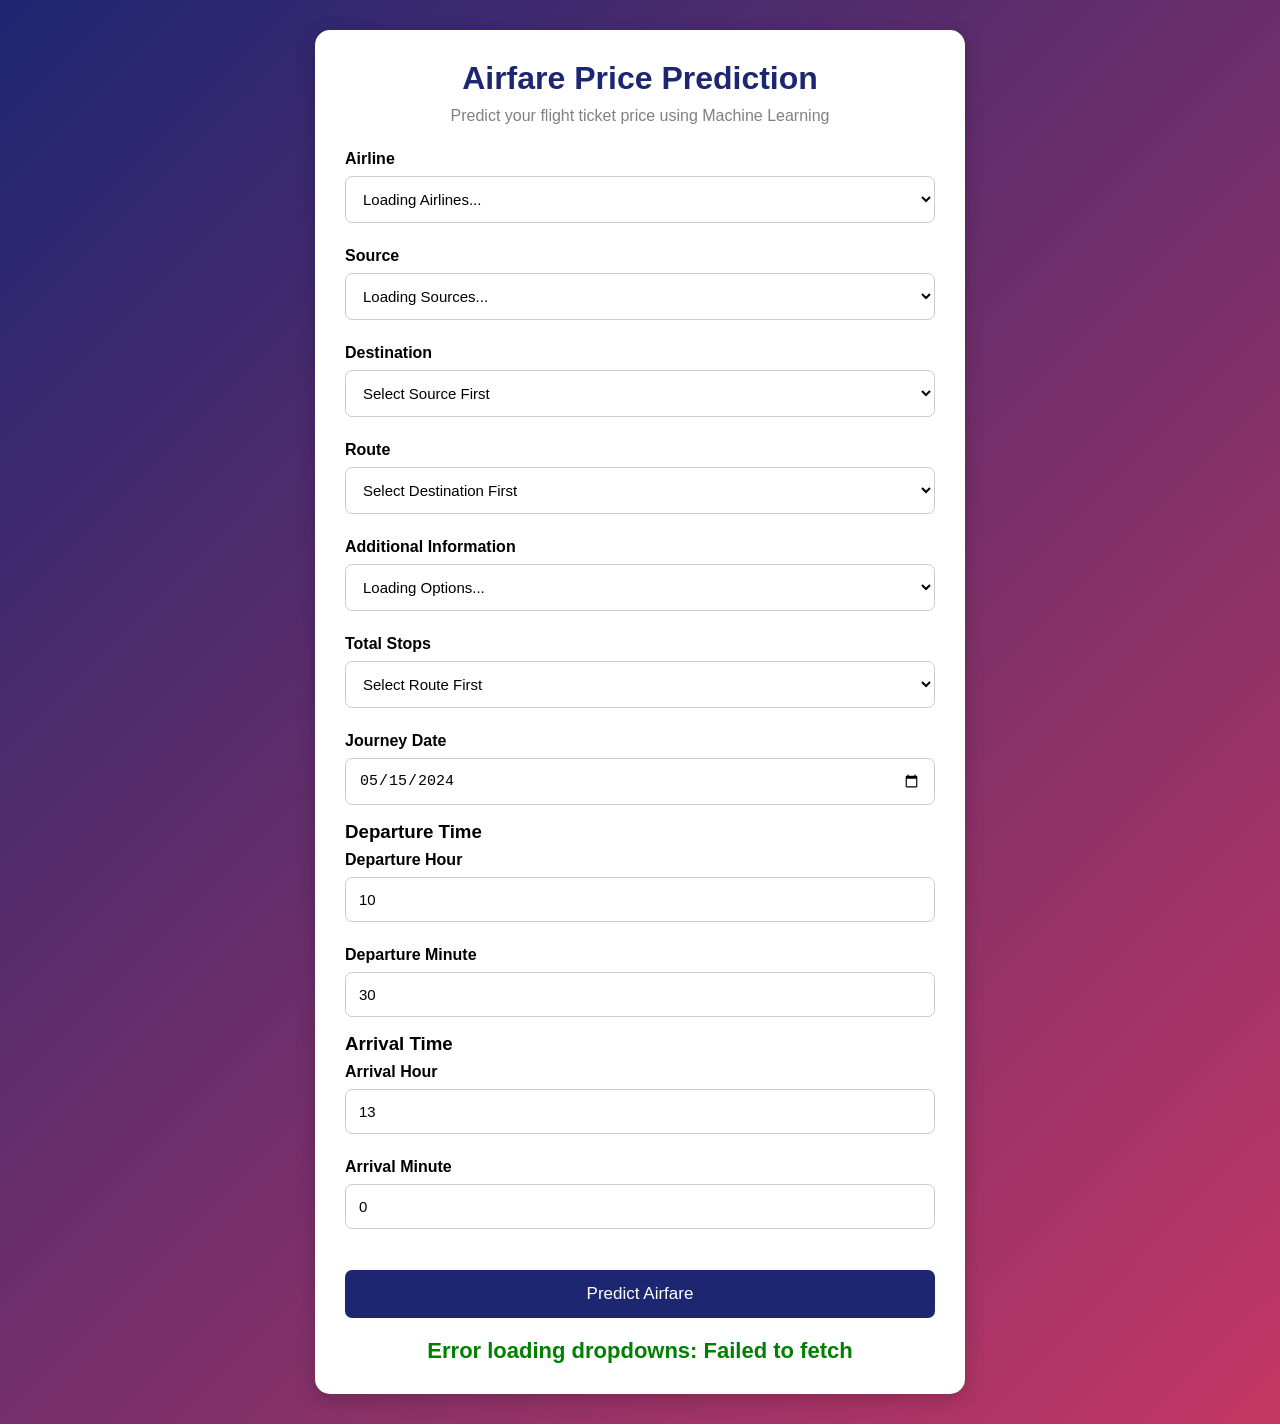
==== commit bafa22a6: "Remove duration input, auto-calculate flight duration, add date picker, airline comparison, and book" ====
--- a/frontend/index.html
+++ b/frontend/index.html
@@ -83,51 +83,18 @@
                 <option value="">Loading Options...</option>
             </select>
 
-            <label for="Duration">Duration (Minutes)</label>
-            <input
-                type="number"
-                id="Duration"
-                min="5"
-                max="2860"
-                value="150"
-                placeholder="Enter duration in minutes"
-                required
-            >
-
             <label for="Total_Stops">Total Stops</label>
             <select id="Total_Stops" required>
                 <option value="">Select Route First</option>
             </select>
 
-            <h3>Journey Date</h3>
-
-            <label for="Journey_Day">Journey Day</label>
+            <label for="Journey_Date">Journey Date</label>
             <input
-                type="number"
-                id="Journey_Day"
-                min="1"
-                max="31"
-                value="15"
-                placeholder="Enter day"
+                type="date"
+                id="Journey_Date"
+                value="2024-05-15"
                 required
             >
-
-            <label for="Journey_Month">Journey Month</label>
-            <select id="Journey_Month" required>
-                <option value="">Select Month</option>
-                <option value="1">January</option>
-                <option value="2">February</option>
-                <option value="3">March</option>
-                <option value="4">April</option>
-                <option value="5" selected>May</option>
-                <option value="6">June</option>
-                <option value="7">July</option>
-                <option value="8">August</option>
-                <option value="9">September</option>
-                <option value="10">October</option>
-                <option value="11">November</option>
-                <option value="12">December</option>
-            </select>
 
             <h3>Departure Time</h3>
 
